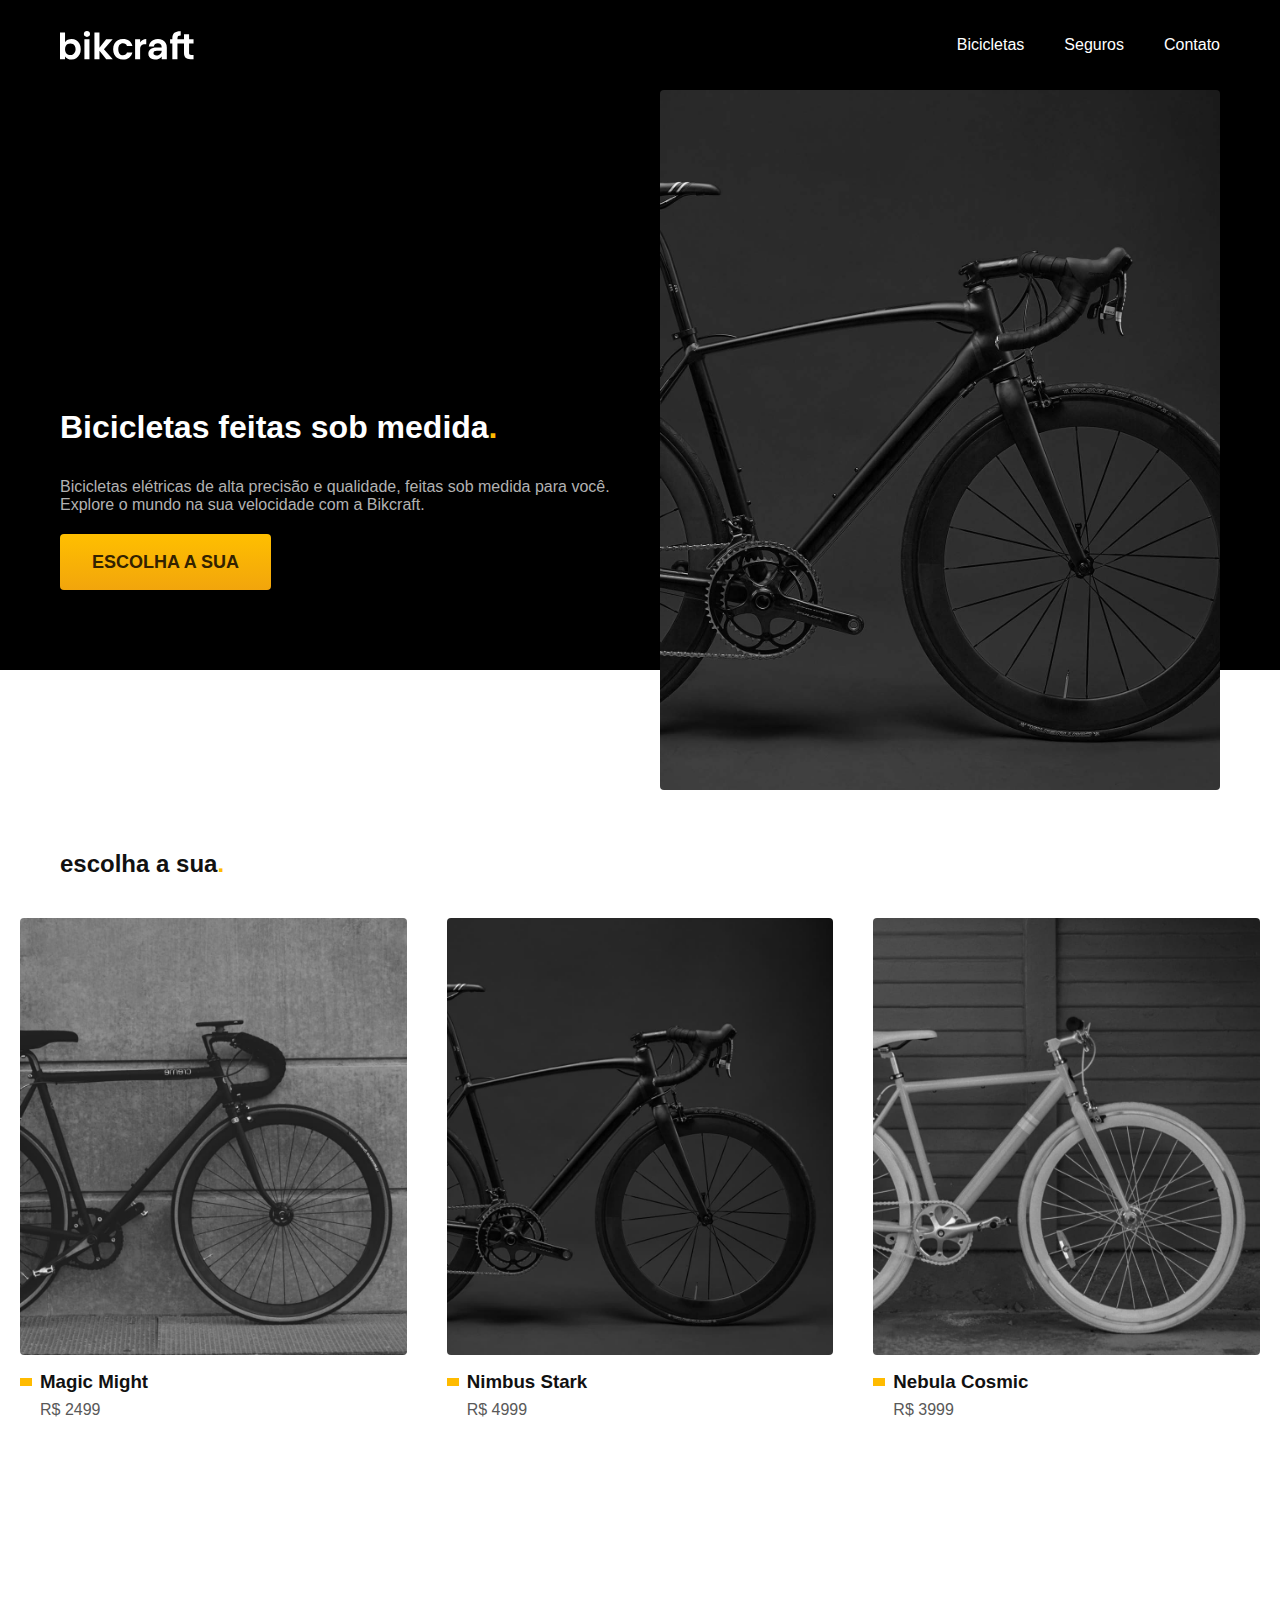
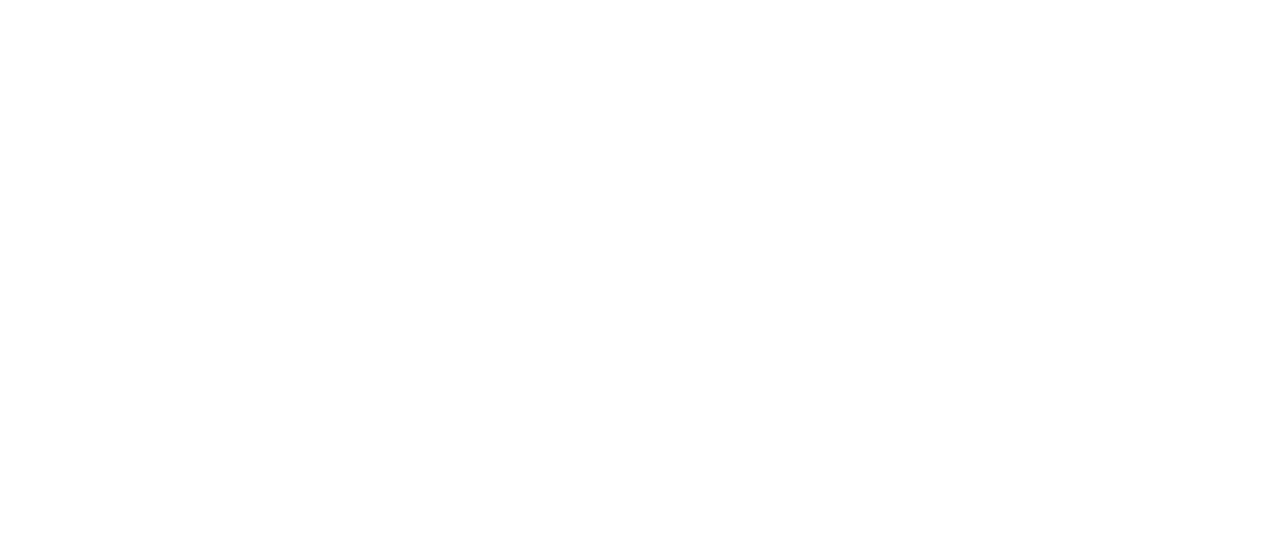
==== index.html @ ce27e547 "Bicicletas Lista 1" ====
<!DOCTYPE html>
<html lang="pt-br">

<head>
    <meta charset="UTF-8">
    <meta name="viewport" content="width=device-width, initial-scale=1.0">

    <title>Bikcraft - Bicicletas Elétricas</title>
    <meta name="description"
        content="Bicicletas elétricas de alta precisão e qualidade,  feitas sob medida para o cliente. Explore o mundo na sua velocidade com a Bikcraft.">

    <link rel="stylesheet" href="./css/style.css">
</head>

<body>
    <header class="header-bg">
        <div class="header">
            <a href="./">
                <img src="./img/bikcraft.svg" alt="Bikcraft">
            </a>

            <nav aria-label="primaria">
                <ul class="header-menu font-1-m cor-0">
                    <li><a href="./bicicletas.html">Bicicletas</a></li>
                    <li><a href="./seguros.html">Seguros</a></li>
                    <li><a href="./contato.html">Contato</a></li>
                </ul>
            </nav>
        </div>
    </header>

    <main class="introducao-bg">
        <div class="introducao">
            <div class="introducao-conteudo">
                <h1 class="font-1-xxl cor-0">Bicicletas feitas sob medida<span class="cor-p1">.</span></h1>
                <p class="font-2-l cor-5">Bicicletas elétricas de alta precisão e qualidade, feitas sob medida para
                    você. Explore o mundo na sua velocidade com a Bikcraft.</p>
                <a class="botao" href="./bicicletas.html">Escolha a sua</a>
            </div>
            <div>
                <img src="./img/fotos/introducao.jpg" alt="Bicicleta elétrica preta.">
            </div>
        </div>
    </main>

    <article class="bicicletas-lista">
        <h2 class="font-1-xxl">escolha a sua<span class="cor-p1">.</span></h2>

        <ul>
            <li>
                <a href="./bicicletas/magic.html">
                    <img src="./img/bicicletas/magic-home.jpg" alt="Bicicleta preta">
                    <h3 class="font-1-xl">Magic Might</h3>
                    <span class="font-2-m cor-8">R$ 2499</span>
                </a>
            </li>
            <li>
                <a href="./bicicletas/nimbus.html">
                    <img src="./img/bicicletas/nimbus-home.jpg" alt="Bicicleta preta">
                    <h3 class="font-1-xl">Nimbus Stark</h3>
                    <span class="font-2-m cor-8">R$ 4999</span>
                </a>
            </li>
            <li>
                <a href="./bicicletas/nebula.html">
                    <img src="./img/bicicletas/nebula-home.jpg" alt="Bicicleta preta">
                    <h3 class="font-1-xl">Nebula Cosmic</h3>
                    <span class="font-2-m cor-8">R$ 3999</span>
                </a>
            </li>
        </ul>
    </article>
</body>

</html>
---- css/style.css ----
@import "./global/global.css";
@import "./utilidades/tipografia.css";
@import "./utilidades/cores.css";

@import "./global/header.css";

/* Utilidades */
@import "./utilidades/componentes.css";

/* Home */
@import "./home/introducao.css";

/* Bicicletas */
@import "./bicicletas/bicicletas-lista.css";
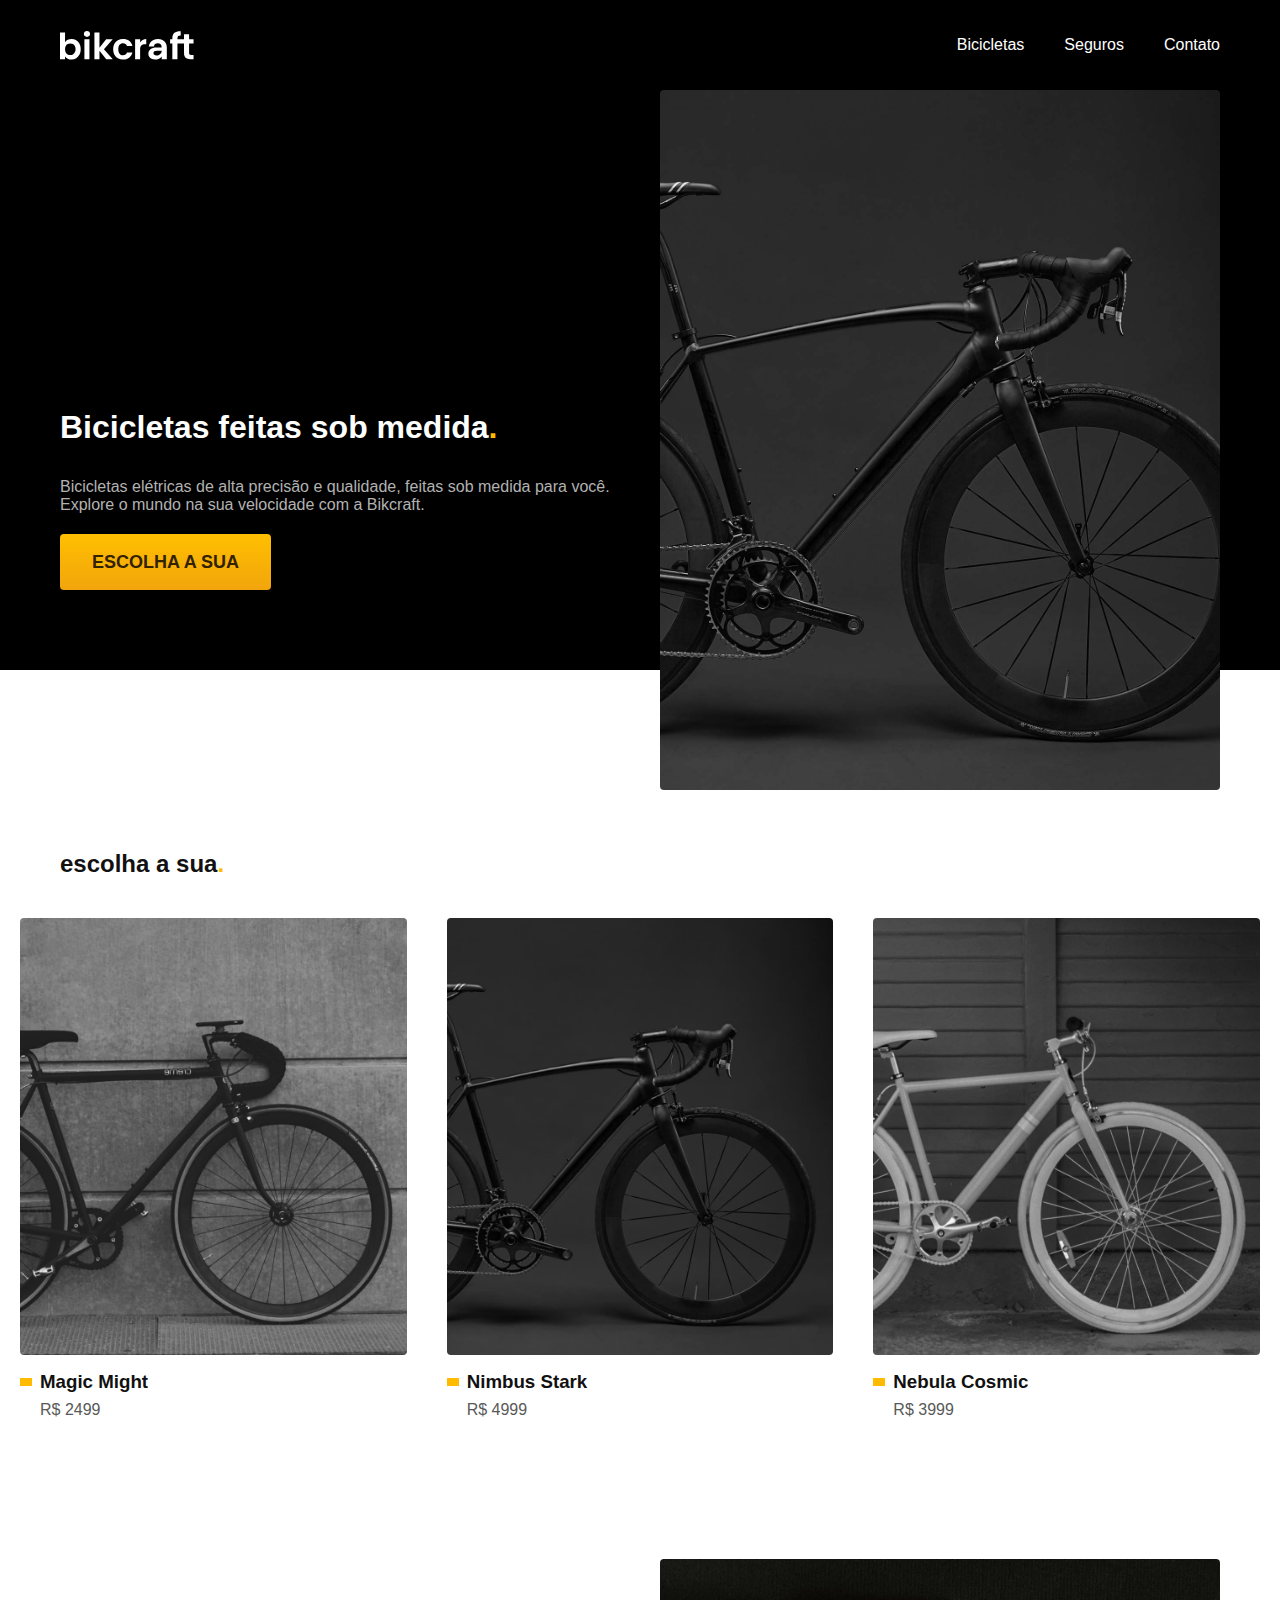
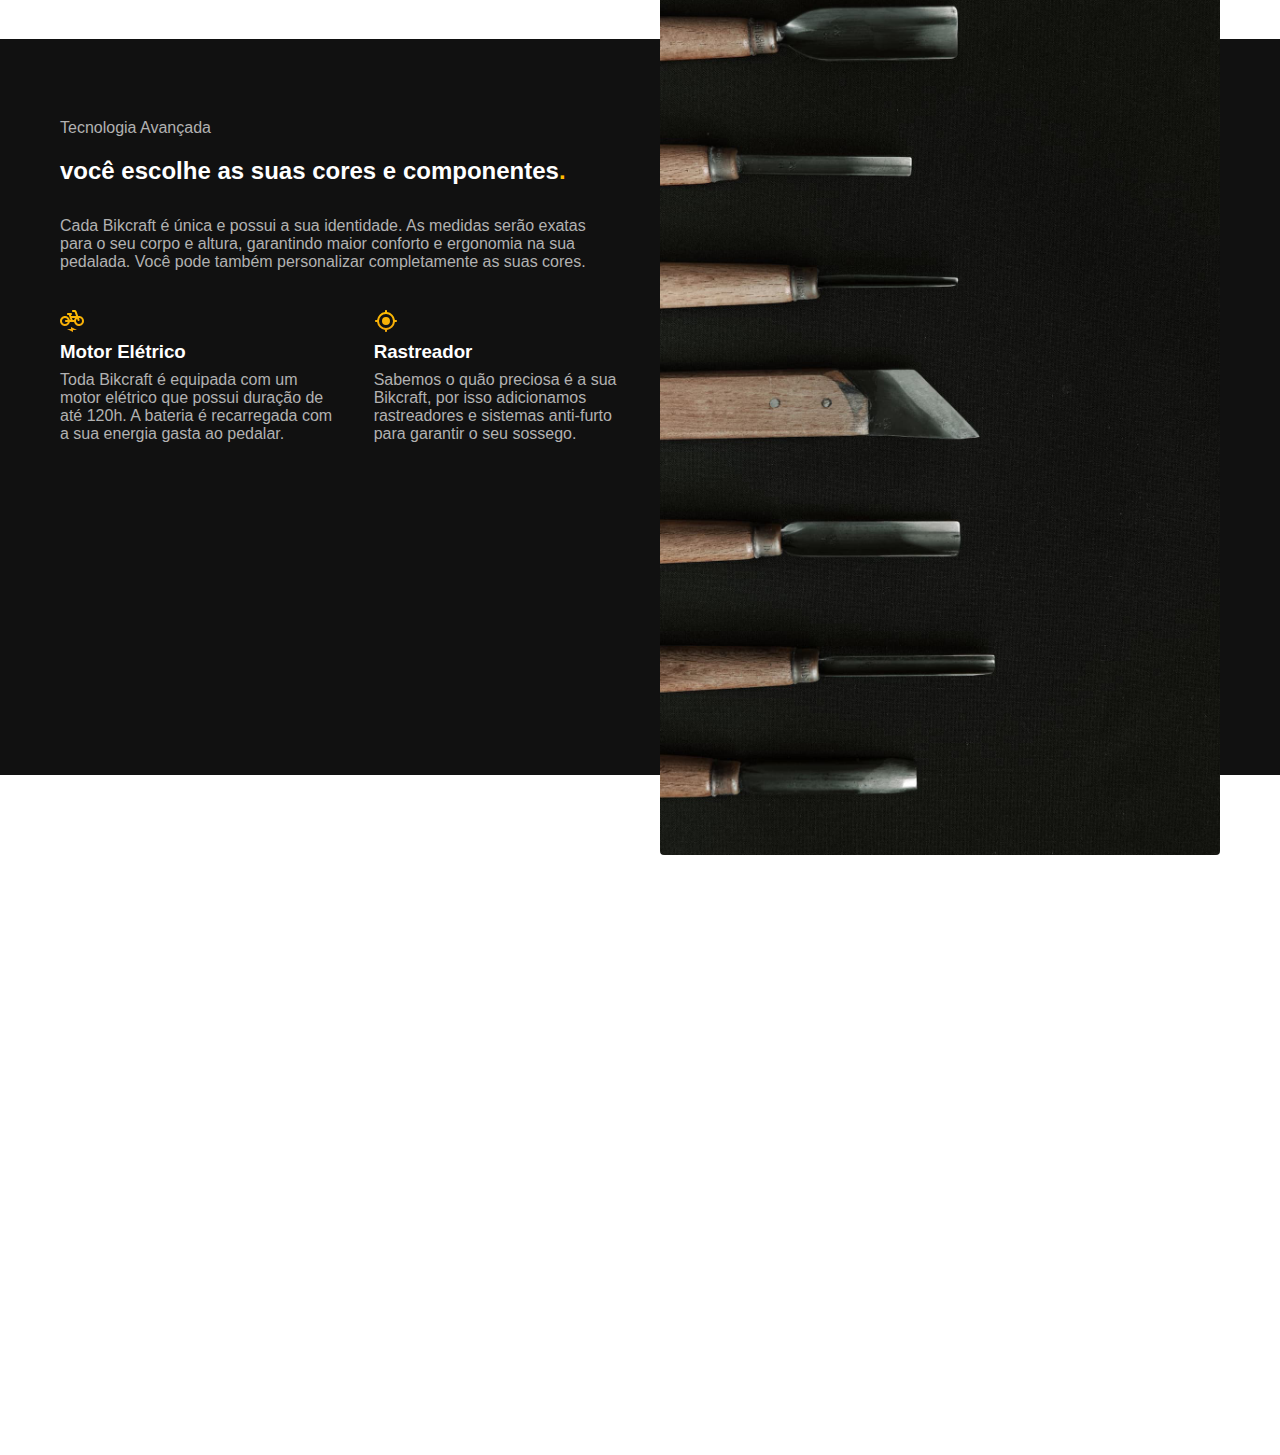
==== commit 4c8dd10e: "tecnologia" ====
--- a/index.html
+++ b/index.html
@@ -2,74 +2,98 @@
 <html lang="pt-br">
 
 <head>
-    <meta charset="UTF-8">
-    <meta name="viewport" content="width=device-width, initial-scale=1.0">
+  <meta charset="UTF-8">
+  <meta name="viewport" content="width=device-width, initial-scale=1.0">
 
-    <title>Bikcraft - Bicicletas Elétricas</title>
-    <meta name="description"
-        content="Bicicletas elétricas de alta precisão e qualidade,  feitas sob medida para o cliente. Explore o mundo na sua velocidade com a Bikcraft.">
+  <title>Bikcraft - Bicicletas Elétricas</title>
+  <meta name="description" content="Bicicletas elétricas de alta precisão e qualidade, feitas sob medida para o cliente. Explore o mundo na sua velocidade com a Bikcraft.">
 
-    <link rel="stylesheet" href="./css/style.css">
+  <link rel="stylesheet" href="./css/style.css">
 </head>
 
 <body>
-    <header class="header-bg">
-        <div class="header">
-            <a href="./">
-                <img src="./img/bikcraft.svg" alt="Bikcraft">
-            </a>
+  <header class="header-bg">
+    <div class="header container">
+      <a href="./">
+        <img src="./img/bikcraft.svg" alt="Bikcraft">
+      </a>
 
-            <nav aria-label="primaria">
-                <ul class="header-menu font-1-m cor-0">
-                    <li><a href="./bicicletas.html">Bicicletas</a></li>
-                    <li><a href="./seguros.html">Seguros</a></li>
-                    <li><a href="./contato.html">Contato</a></li>
-                </ul>
-            </nav>
+      <nav aria-label="primaria">
+        <ul class="header-menu font-1-m cor-0">
+          <li><a href="./bicicletas.html">Bicicletas</a></li>
+          <li><a href="./seguros.html">Seguros</a></li>
+          <li><a href="./contato.html">Contato</a></li>
+        </ul>
+      </nav>
+    </div>
+  </header>
+
+  <main class="introducao-bg">
+    <div class="introducao container">
+      <div class="introducao-conteudo">
+        <h1 class="font-1-xxl cor-0">Bicicletas feitas sob medida<span class="cor-p1">.</span></h1>
+        <p class="font-2-l cor-5">Bicicletas elétricas de alta precisão e qualidade, feitas sob medida para você. Explore o mundo na sua velocidade com a Bikcraft.</p>
+        <a class="botao" href="./bicicletas.html">Escolha a sua</a>
+      </div>
+      <div>
+        <img src="./img/fotos/introducao.jpg" alt="Bicicleta elétrica preta.">
+      </div>
+    </div>
+  </main>
+
+  <article class="bicicletas-lista">
+    <h2 class="container font-1-xxl">escolha a sua<span class="cor-p1">.</span></h2>
+
+    <ul>
+      <li>
+        <a href="./bicicletas/magic.html">
+          <img src="./img/bicicletas/magic-home.jpg" alt="Bicicleta preta">
+          <h3 class="font-1-xl">Magic Might</h3>
+          <span class="font-2-m cor-8">R$ 2499</span>
+        </a>
+      </li>
+      <li>
+        <a href="./bicicletas/nimbus.html">
+          <img src="./img/bicicletas/nimbus-home.jpg" alt="Bicicleta preta">
+          <h3 class="font-1-xl">Nimbus Stark</h3>
+          <span class="font-2-m cor-8">R$ 4999</span>
+        </a>
+      </li>
+      <li>
+        <a href="./bicicletas/nebula.html">
+          <img src="./img/bicicletas/nebula-home.jpg" alt="Bicicleta preta">
+          <h3 class="font-1-xl">Nebula Cosmic</h3>
+          <span class="font-2-m cor-8">R$ 3999</span>
+        </a>
+      </li>
+    </ul>
+  </article>
+
+  <article class="tecnologia-bg">
+    <div class="tecnologia container">
+      <div class="tecnologia-conteudo">
+        <span class="font-2-l-b cor-5">Tecnologia Avançada</span>
+        <h2 class="font-1-xxl cor-0">você escolhe as suas cores e componentes<span class="cor-p1">.</span></h2>
+        <p class="font-2-l cor-5">Cada Bikcraft é única e possui a sua identidade. As medidas serão exatas para o seu corpo e altura, garantindo maior conforto e ergonomia na sua pedalada. Você pode também personalizar completamente as suas cores.</p>
+        <a class="link" href="./bicicletas.html">Escolha um modelo</a>
+        <div class="tecnologia-vantagens">
+          <div>
+            <img src="./img/icones/eletrica.svg" alt="">
+            <h3 class="font-1-m cor-0">Motor Elétrico</h3>
+            <p class="font-2-s cor-5">Toda Bikcraft é equipada com um motor elétrico que possui duração de até 120h. A bateria é recarregada com a sua energia gasta ao pedalar.</p>
+          </div>
+          <div>
+            <img src="./img/icones/rastreador.svg" alt="">
+            <h3 class="font-1-m cor-0">Rastreador</h3>
+            <p class="font-2-s cor-5">Sabemos o quão preciosa é a sua Bikcraft, por isso adicionamos rastreadores e sistemas anti-furto para garantir o seu sossego.</p>
+          </div>
         </div>
-    </header>
-
-    <main class="introducao-bg">
-        <div class="introducao">
-            <div class="introducao-conteudo">
-                <h1 class="font-1-xxl cor-0">Bicicletas feitas sob medida<span class="cor-p1">.</span></h1>
-                <p class="font-2-l cor-5">Bicicletas elétricas de alta precisão e qualidade, feitas sob medida para
-                    você. Explore o mundo na sua velocidade com a Bikcraft.</p>
-                <a class="botao" href="./bicicletas.html">Escolha a sua</a>
-            </div>
-            <div>
-                <img src="./img/fotos/introducao.jpg" alt="Bicicleta elétrica preta.">
-            </div>
-        </div>
-    </main>
-
-    <article class="bicicletas-lista">
-        <h2 class="font-1-xxl">escolha a sua<span class="cor-p1">.</span></h2>
-
-        <ul>
-            <li>
-                <a href="./bicicletas/magic.html">
-                    <img src="./img/bicicletas/magic-home.jpg" alt="Bicicleta preta">
-                    <h3 class="font-1-xl">Magic Might</h3>
-                    <span class="font-2-m cor-8">R$ 2499</span>
-                </a>
-            </li>
-            <li>
-                <a href="./bicicletas/nimbus.html">
-                    <img src="./img/bicicletas/nimbus-home.jpg" alt="Bicicleta preta">
-                    <h3 class="font-1-xl">Nimbus Stark</h3>
-                    <span class="font-2-m cor-8">R$ 4999</span>
-                </a>
-            </li>
-            <li>
-                <a href="./bicicletas/nebula.html">
-                    <img src="./img/bicicletas/nebula-home.jpg" alt="Bicicleta preta">
-                    <h3 class="font-1-xl">Nebula Cosmic</h3>
-                    <span class="font-2-m cor-8">R$ 3999</span>
-                </a>
-            </li>
-        </ul>
-    </article>
+      </div>
+      <div class="tecnologia-imagem">
+        <img src="./img/fotos/tecnologia.jpg" alt="">
+      </div>
+    </div>
+  </article>
 </body>
 
 </html>--- a/css/style.css
+++ b/css/style.css
@@ -9,6 +9,7 @@
 
 /* Home */
 @import "./home/introducao.css";
+@import "./home/tecnologia.css";
 
 /* Bicicletas */
 @import "./bicicletas/bicicletas-lista.css";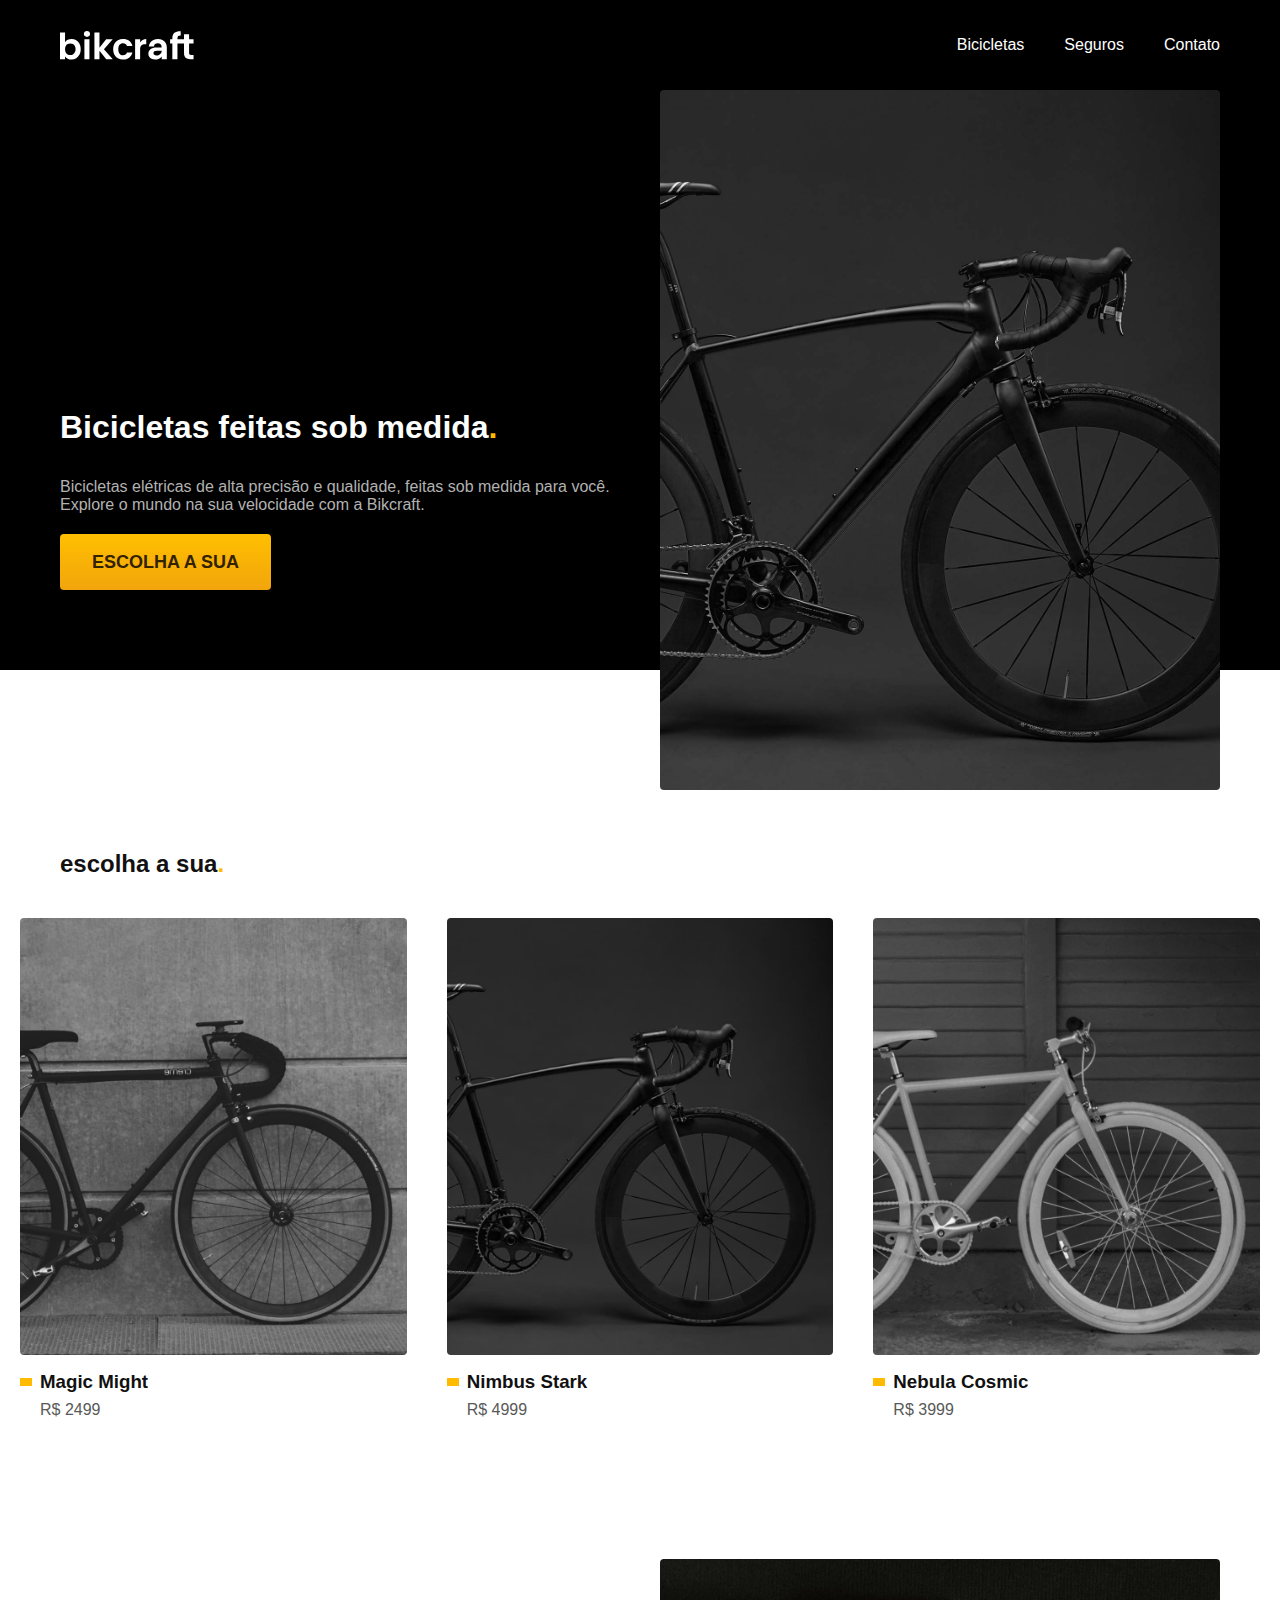
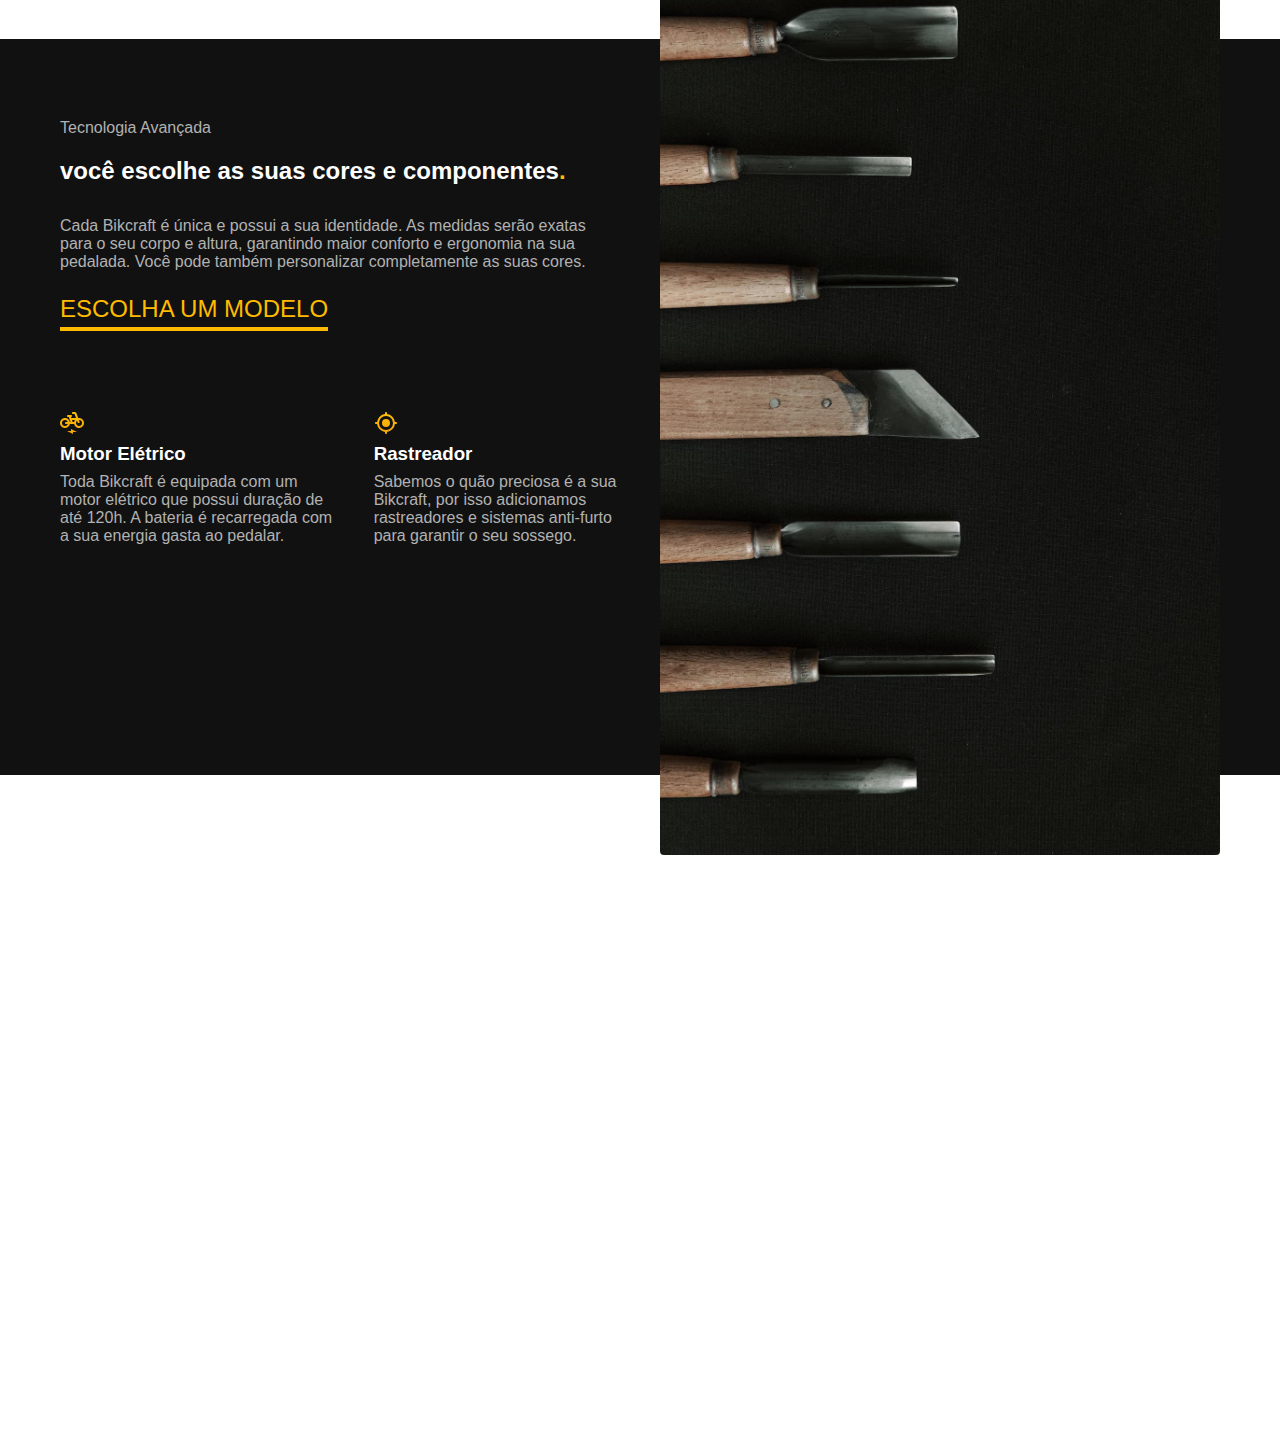
==== commit 81964015: "tec 2" ====
--- a/index.html
+++ b/index.html
@@ -6,7 +6,8 @@
   <meta name="viewport" content="width=device-width, initial-scale=1.0">
 
   <title>Bikcraft - Bicicletas Elétricas</title>
-  <meta name="description" content="Bicicletas elétricas de alta precisão e qualidade, feitas sob medida para o cliente. Explore o mundo na sua velocidade com a Bikcraft.">
+  <meta name="description"
+    content="Bicicletas elétricas de alta precisão e qualidade, feitas sob medida para o cliente. Explore o mundo na sua velocidade com a Bikcraft.">
 
   <link rel="stylesheet" href="./css/style.css">
 </head>
@@ -32,7 +33,8 @@
     <div class="introducao container">
       <div class="introducao-conteudo">
         <h1 class="font-1-xxl cor-0">Bicicletas feitas sob medida<span class="cor-p1">.</span></h1>
-        <p class="font-2-l cor-5">Bicicletas elétricas de alta precisão e qualidade, feitas sob medida para você. Explore o mundo na sua velocidade com a Bikcraft.</p>
+        <p class="font-2-l cor-5">Bicicletas elétricas de alta precisão e qualidade, feitas sob medida para você.
+          Explore o mundo na sua velocidade com a Bikcraft.</p>
         <a class="botao" href="./bicicletas.html">Escolha a sua</a>
       </div>
       <div>
@@ -74,18 +76,22 @@
       <div class="tecnologia-conteudo">
         <span class="font-2-l-b cor-5">Tecnologia Avançada</span>
         <h2 class="font-1-xxl cor-0">você escolhe as suas cores e componentes<span class="cor-p1">.</span></h2>
-        <p class="font-2-l cor-5">Cada Bikcraft é única e possui a sua identidade. As medidas serão exatas para o seu corpo e altura, garantindo maior conforto e ergonomia na sua pedalada. Você pode também personalizar completamente as suas cores.</p>
+        <p class="font-2-l cor-5">Cada Bikcraft é única e possui a sua identidade. As medidas serão exatas para o seu
+          corpo e altura, garantindo maior conforto e ergonomia na sua pedalada. Você pode também personalizar
+          completamente as suas cores.</p>
         <a class="link" href="./bicicletas.html">Escolha um modelo</a>
         <div class="tecnologia-vantagens">
           <div>
             <img src="./img/icones/eletrica.svg" alt="">
             <h3 class="font-1-m cor-0">Motor Elétrico</h3>
-            <p class="font-2-s cor-5">Toda Bikcraft é equipada com um motor elétrico que possui duração de até 120h. A bateria é recarregada com a sua energia gasta ao pedalar.</p>
+            <p class="font-2-s cor-5">Toda Bikcraft é equipada com um motor elétrico que possui duração de até 120h. A
+              bateria é recarregada com a sua energia gasta ao pedalar.</p>
           </div>
           <div>
             <img src="./img/icones/rastreador.svg" alt="">
             <h3 class="font-1-m cor-0">Rastreador</h3>
-            <p class="font-2-s cor-5">Sabemos o quão preciosa é a sua Bikcraft, por isso adicionamos rastreadores e sistemas anti-furto para garantir o seu sossego.</p>
+            <p class="font-2-s cor-5">Sabemos o quão preciosa é a sua Bikcraft, por isso adicionamos rastreadores e
+              sistemas anti-furto para garantir o seu sossego.</p>
           </div>
         </div>
       </div>
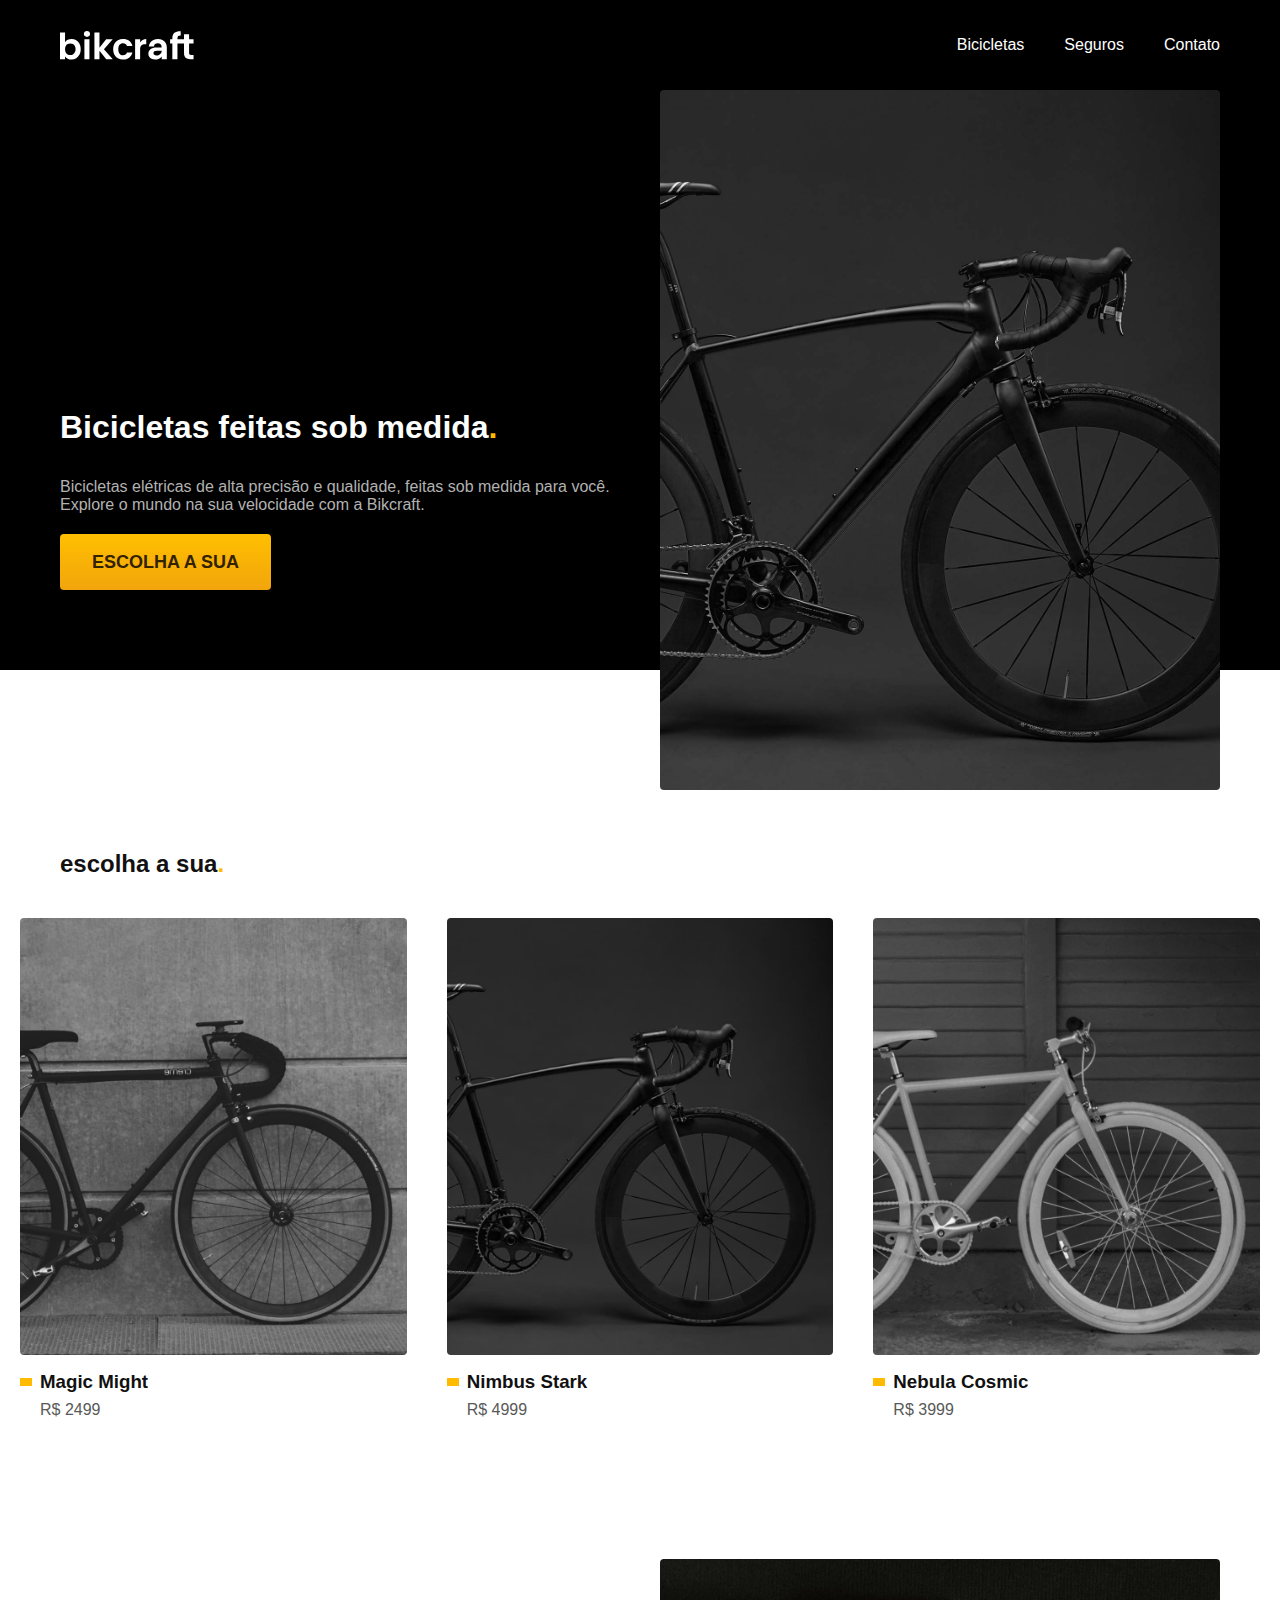
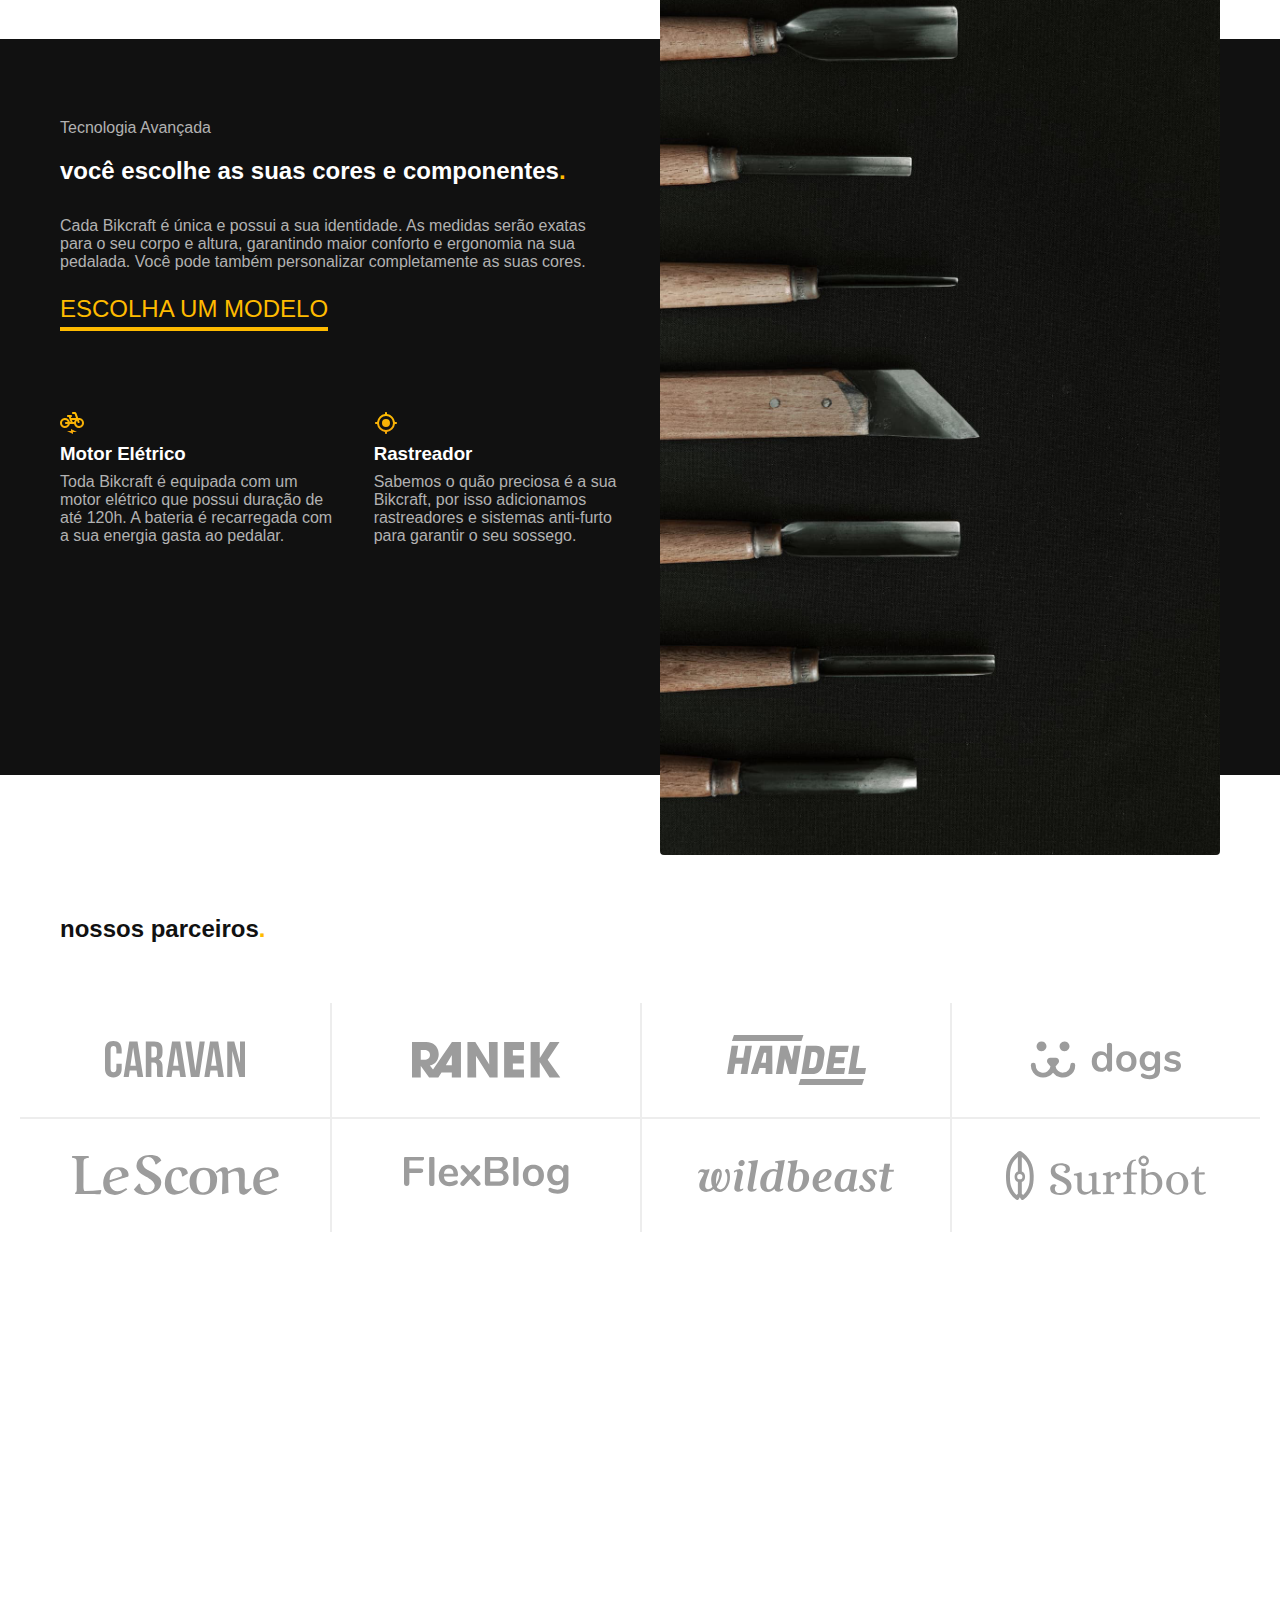
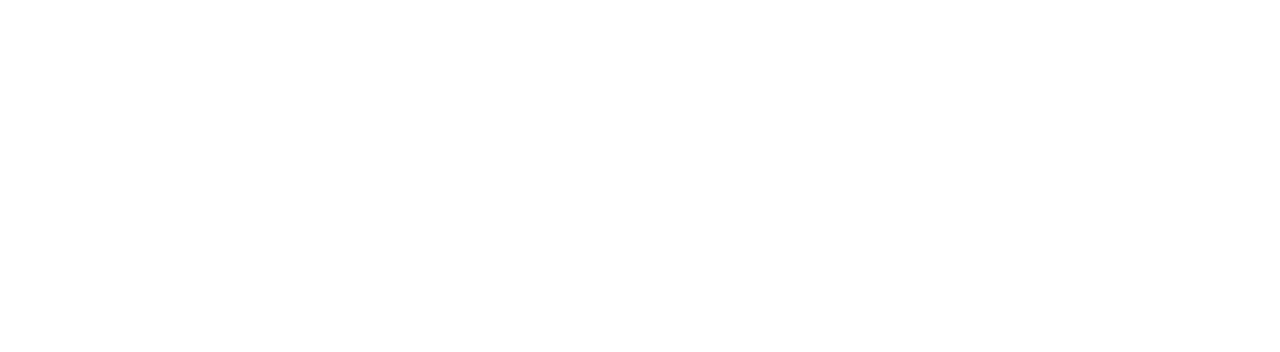
==== commit ac9f7bac: "parceiros 1" ====
--- a/index.html
+++ b/index.html
@@ -100,6 +100,21 @@
       </div>
     </div>
   </article>
+
+  <section class="parceiros" aria-lavel="Nosso Parceiros">
+    <h2 class="container font-1-xxl">nossos parceiros<span class="cor-p1">.</span></h2>
+
+    <ul>
+      <li><img src="./img/parceiros/caravan.svg" alt="caravan"></li>
+      <li><img src="./img/parceiros/ranek.svg" alt="caravan"></li>
+      <li><img src="./img/parceiros/handel.svg" alt="handel"></li>
+      <li><img src="./img/parceiros/dogs.svg" alt="dogs"></li>
+      <li><img src="./img/parceiros/lescone.svg" alt="lescone"></li>
+      <li><img src="./img/parceiros/flexblog.svg" alt="flexblog"></li>
+      <li><img src="./img/parceiros/wildbeast.svg" alt="wildbeast"></li>
+      <li><img src="./img/parceiros/surfbot.svg" alt="surfbot"></li>
+    </ul>
+  </section>
 </body>
 
 </html>--- a/css/style.css
+++ b/css/style.css
@@ -10,6 +10,7 @@
 /* Home */
 @import "./home/introducao.css";
 @import "./home/tecnologia.css";
+@import "./home/parceiros.css";
 
 /* Bicicletas */
 @import "./bicicletas/bicicletas-lista.css";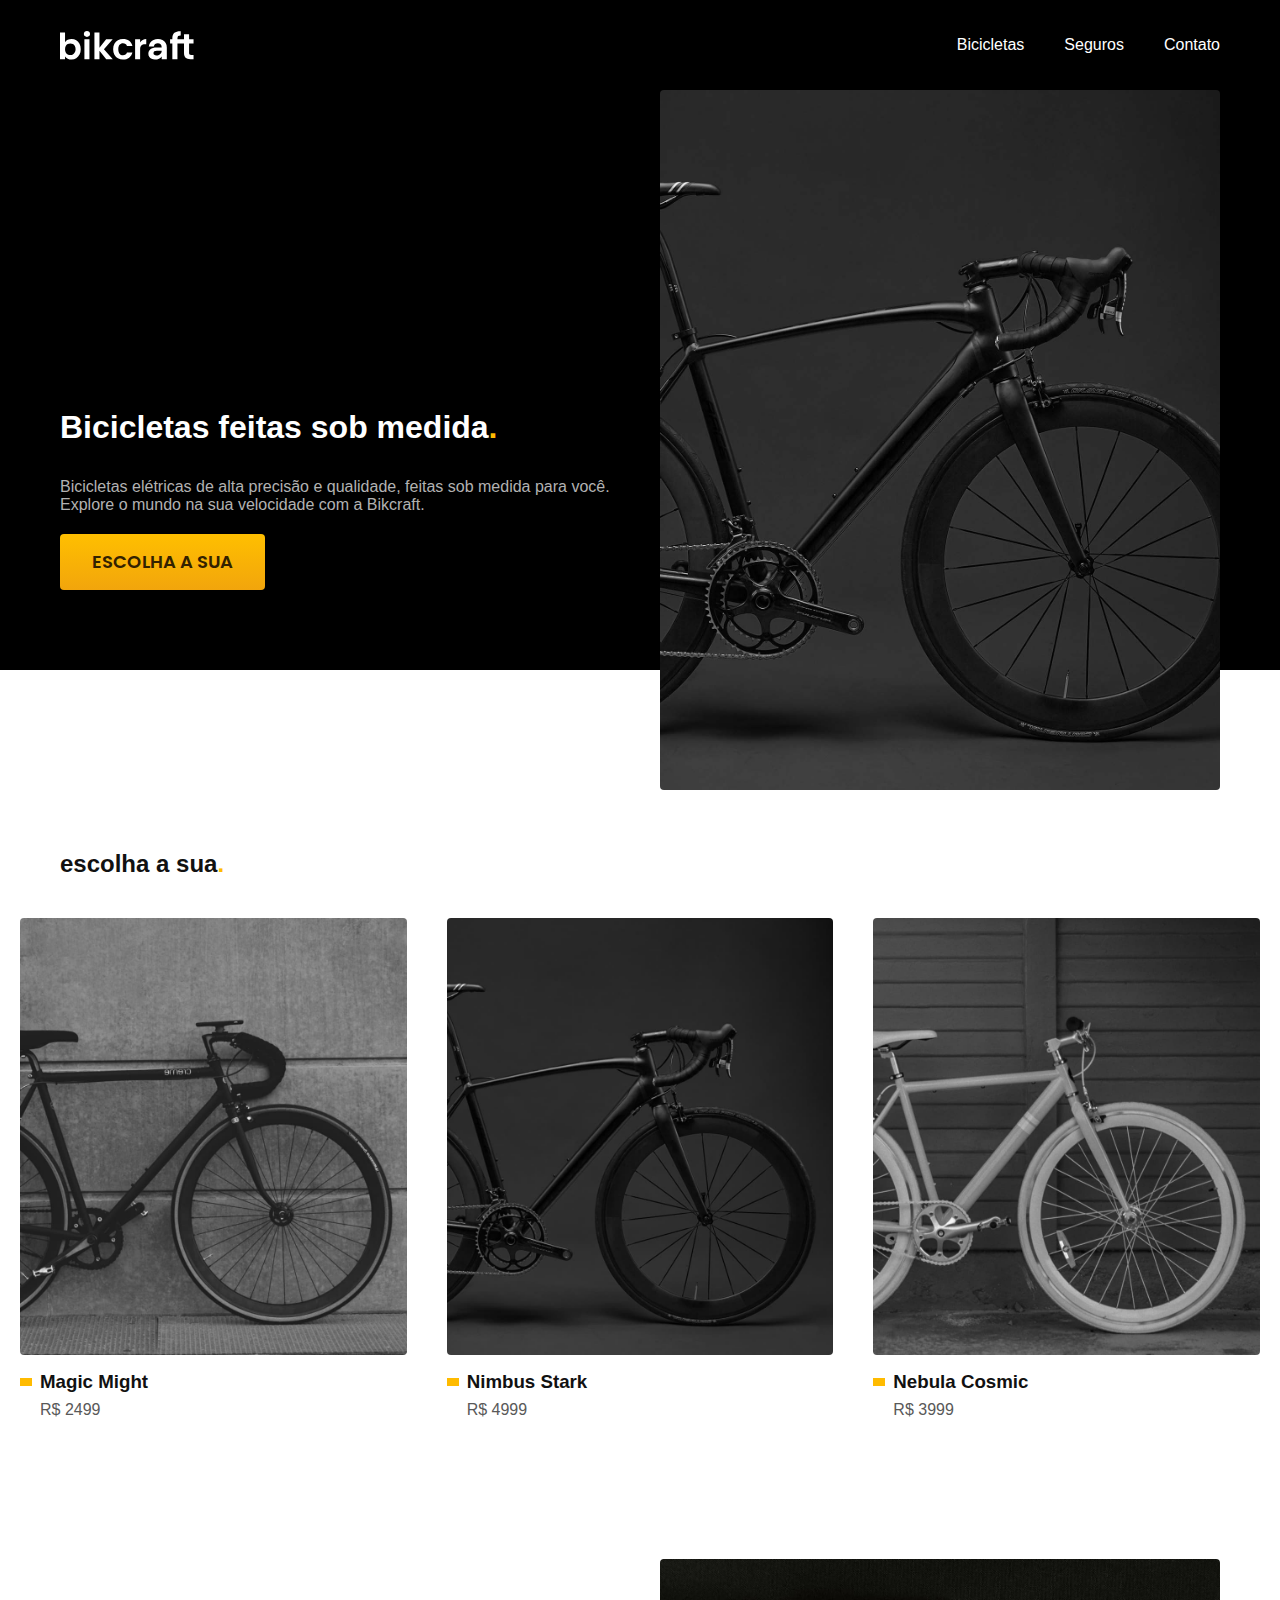
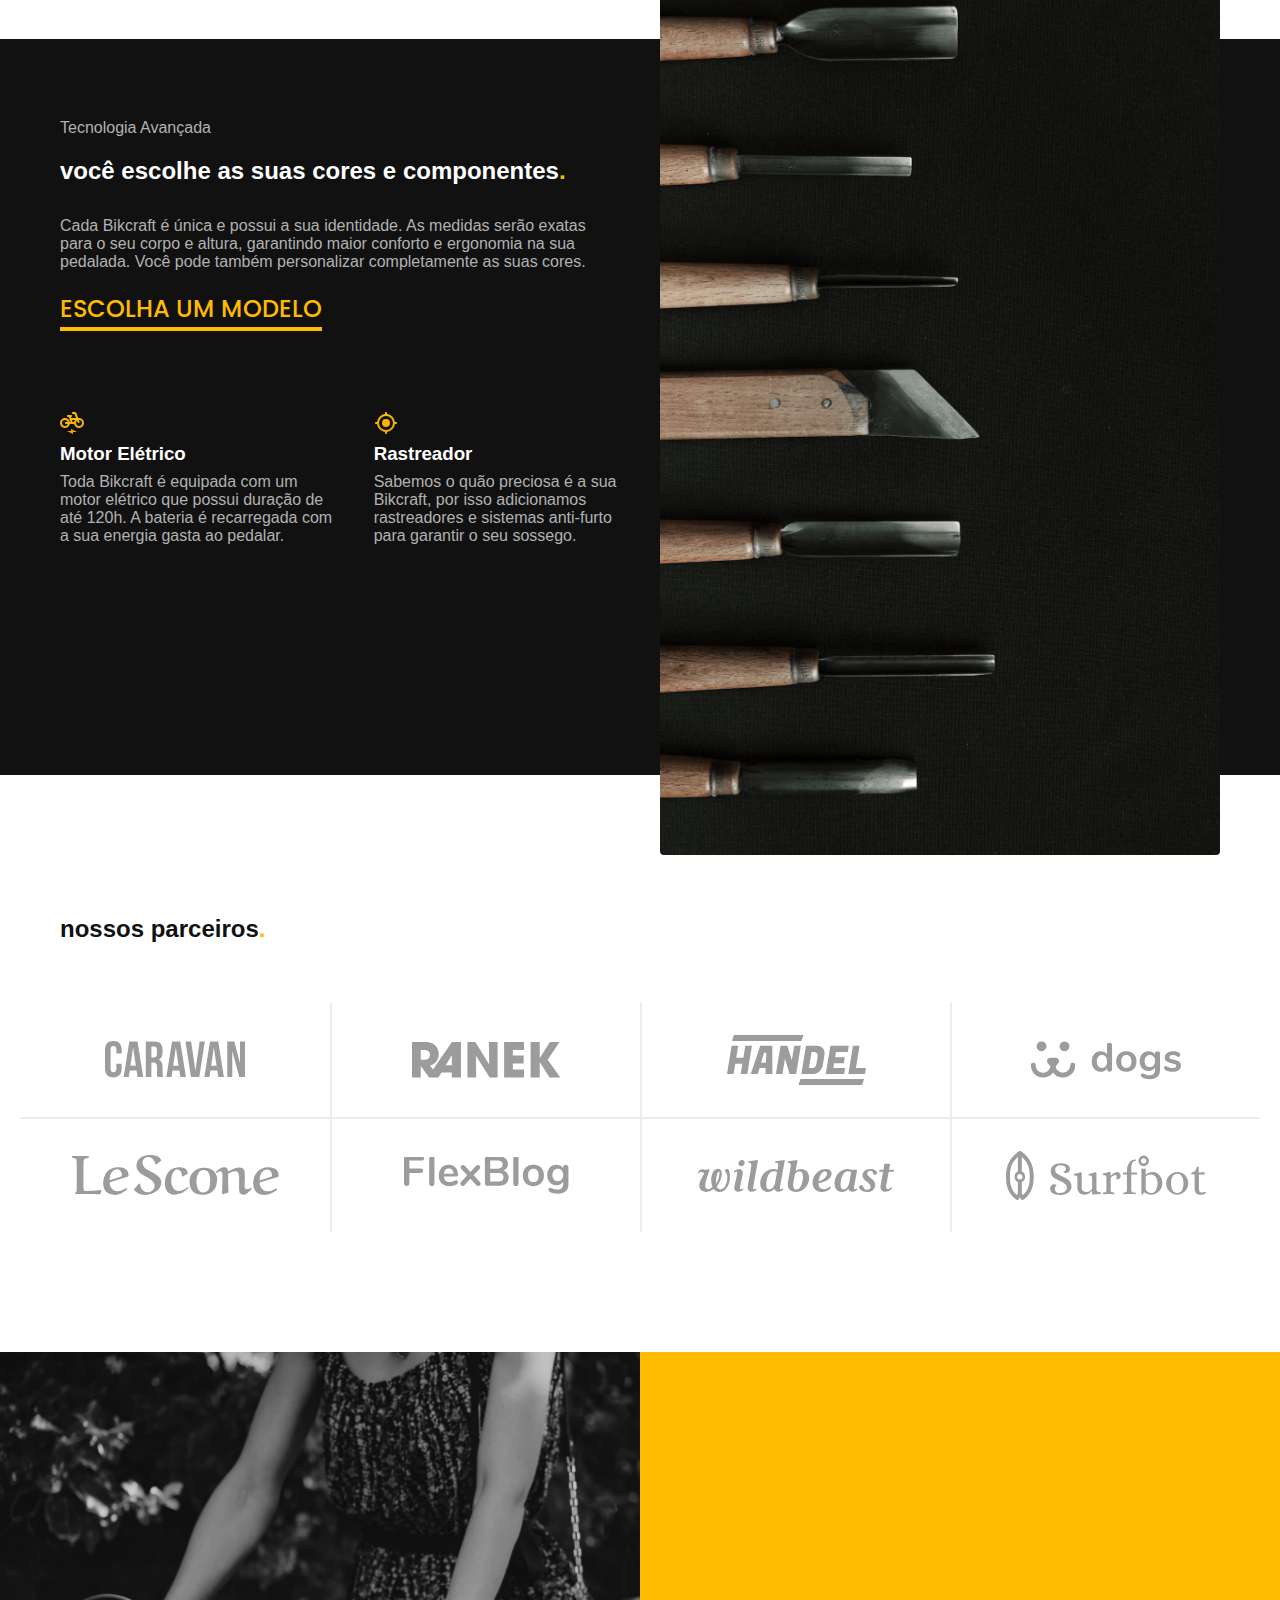
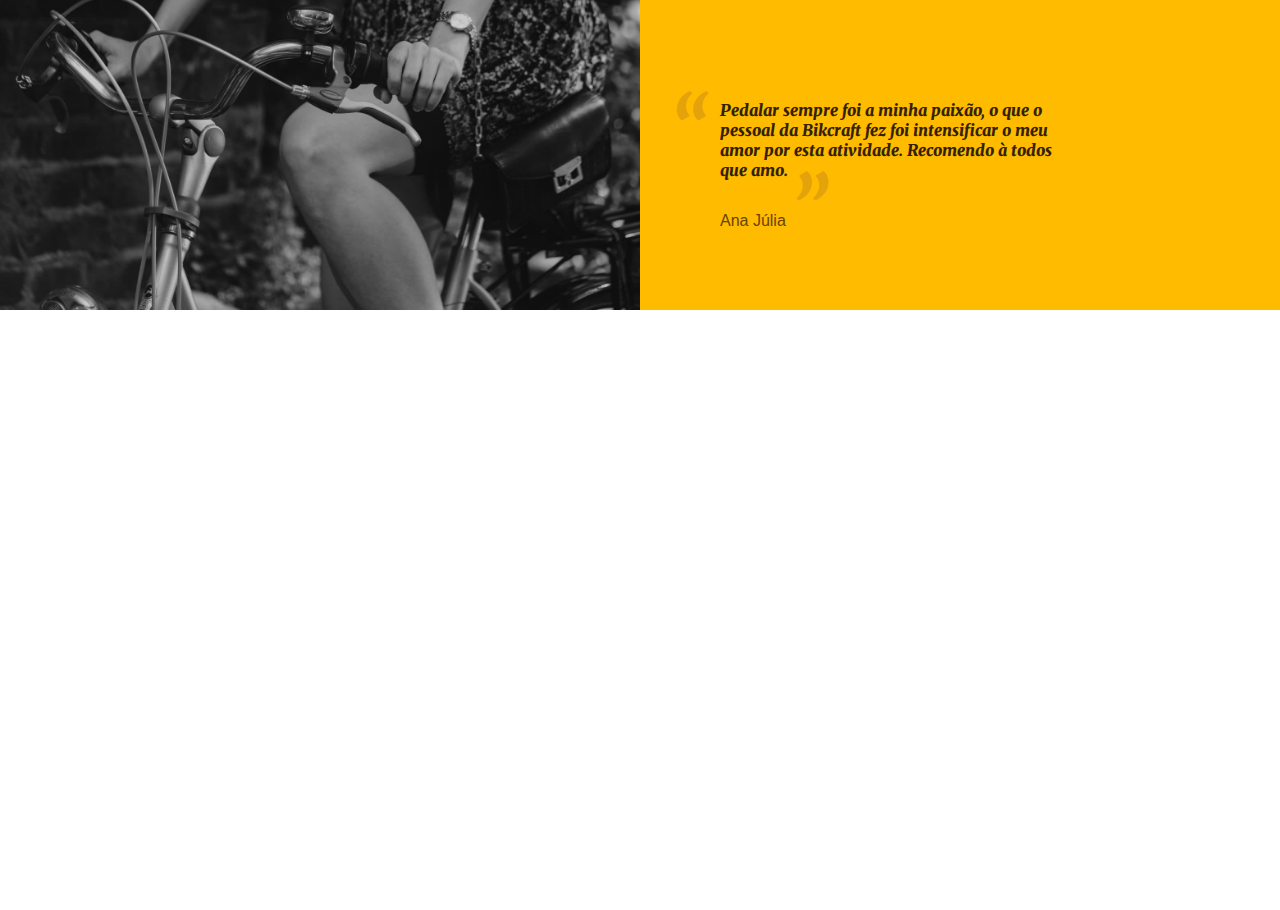
==== commit fff9a64e: "depoimento" ====
--- a/index.html
+++ b/index.html
@@ -6,10 +6,13 @@
   <meta name="viewport" content="width=device-width, initial-scale=1.0">
 
   <title>Bikcraft - Bicicletas Elétricas</title>
-  <meta name="description"
-    content="Bicicletas elétricas de alta precisão e qualidade, feitas sob medida para o cliente. Explore o mundo na sua velocidade com a Bikcraft.">
+  <meta name="description" content="Bicicletas elétricas de alta precisão e qualidade, feitas sob medida para o cliente. Explore o mundo na sua velocidade com a Bikcraft.">
 
   <link rel="stylesheet" href="./css/style.css">
+
+  <link rel="preconnect" href="https://fonts.googleapis.com">
+  <link rel="preconnect" href="https://fonts.gstatic.com" crossorigin>
+  <link href="https://fonts.googleapis.com/css2?family=Merriweather:ital,wght@1,900&family=Poppins:wght@400;600&family=Roboto:wght@500&display=swap" rel="stylesheet">
 </head>
 
 <body>
@@ -33,8 +36,7 @@
     <div class="introducao container">
       <div class="introducao-conteudo">
         <h1 class="font-1-xxl cor-0">Bicicletas feitas sob medida<span class="cor-p1">.</span></h1>
-        <p class="font-2-l cor-5">Bicicletas elétricas de alta precisão e qualidade, feitas sob medida para você.
-          Explore o mundo na sua velocidade com a Bikcraft.</p>
+        <p class="font-2-l cor-5">Bicicletas elétricas de alta precisão e qualidade, feitas sob medida para você. Explore o mundo na sua velocidade com a Bikcraft.</p>
         <a class="botao" href="./bicicletas.html">Escolha a sua</a>
       </div>
       <div>
@@ -76,22 +78,18 @@
       <div class="tecnologia-conteudo">
         <span class="font-2-l-b cor-5">Tecnologia Avançada</span>
         <h2 class="font-1-xxl cor-0">você escolhe as suas cores e componentes<span class="cor-p1">.</span></h2>
-        <p class="font-2-l cor-5">Cada Bikcraft é única e possui a sua identidade. As medidas serão exatas para o seu
-          corpo e altura, garantindo maior conforto e ergonomia na sua pedalada. Você pode também personalizar
-          completamente as suas cores.</p>
+        <p class="font-2-l cor-5">Cada Bikcraft é única e possui a sua identidade. As medidas serão exatas para o seu corpo e altura, garantindo maior conforto e ergonomia na sua pedalada. Você pode também personalizar completamente as suas cores.</p>
         <a class="link" href="./bicicletas.html">Escolha um modelo</a>
         <div class="tecnologia-vantagens">
           <div>
             <img src="./img/icones/eletrica.svg" alt="">
             <h3 class="font-1-m cor-0">Motor Elétrico</h3>
-            <p class="font-2-s cor-5">Toda Bikcraft é equipada com um motor elétrico que possui duração de até 120h. A
-              bateria é recarregada com a sua energia gasta ao pedalar.</p>
+            <p class="font-2-s cor-5">Toda Bikcraft é equipada com um motor elétrico que possui duração de até 120h. A bateria é recarregada com a sua energia gasta ao pedalar.</p>
           </div>
           <div>
             <img src="./img/icones/rastreador.svg" alt="">
             <h3 class="font-1-m cor-0">Rastreador</h3>
-            <p class="font-2-s cor-5">Sabemos o quão preciosa é a sua Bikcraft, por isso adicionamos rastreadores e
-              sistemas anti-furto para garantir o seu sossego.</p>
+            <p class="font-2-s cor-5">Sabemos o quão preciosa é a sua Bikcraft, por isso adicionamos rastreadores e sistemas anti-furto para garantir o seu sossego.</p>
           </div>
         </div>
       </div>
@@ -101,12 +99,12 @@
     </div>
   </article>
 
-  <section class="parceiros" aria-lavel="Nosso Parceiros">
+  <section class="parceiros" aria-label="Nossos Parceiros">
     <h2 class="container font-1-xxl">nossos parceiros<span class="cor-p1">.</span></h2>
 
     <ul>
       <li><img src="./img/parceiros/caravan.svg" alt="caravan"></li>
-      <li><img src="./img/parceiros/ranek.svg" alt="caravan"></li>
+      <li><img src="./img/parceiros/ranek.svg" alt="ranek"></li>
       <li><img src="./img/parceiros/handel.svg" alt="handel"></li>
       <li><img src="./img/parceiros/dogs.svg" alt="dogs"></li>
       <li><img src="./img/parceiros/lescone.svg" alt="lescone"></li>
@@ -115,6 +113,18 @@
       <li><img src="./img/parceiros/surfbot.svg" alt="surfbot"></li>
     </ul>
   </section>
+
+  <section class="depoimento" aria-label="Depoimento">
+    <div>
+      <img src="./img/fotos/depoimento.jpg" alt="Pessoa pedalando uma bicicleta Bikcraft">
+    </div>
+    <div class="depoimento-conteudo">
+      <blockquote class="font-1-xl cor-p5">
+        <p>Pedalar sempre foi a minha paixão, o que o pessoal da Bikcraft fez foi intensificar o meu amor por esta atividade. Recomendo à todos que amo.</p>
+      </blockquote>
+      <span class="font-1-m-b cor-p4">Ana Júlia</span>
+    </div>
+  </section>
 </body>
 
 </html>--- a/css/style.css
+++ b/css/style.css
@@ -11,6 +11,7 @@
 @import "./home/introducao.css";
 @import "./home/tecnologia.css";
 @import "./home/parceiros.css";
+@import "./home/depoimento.css";
 
 /* Bicicletas */
 @import "./bicicletas/bicicletas-lista.css";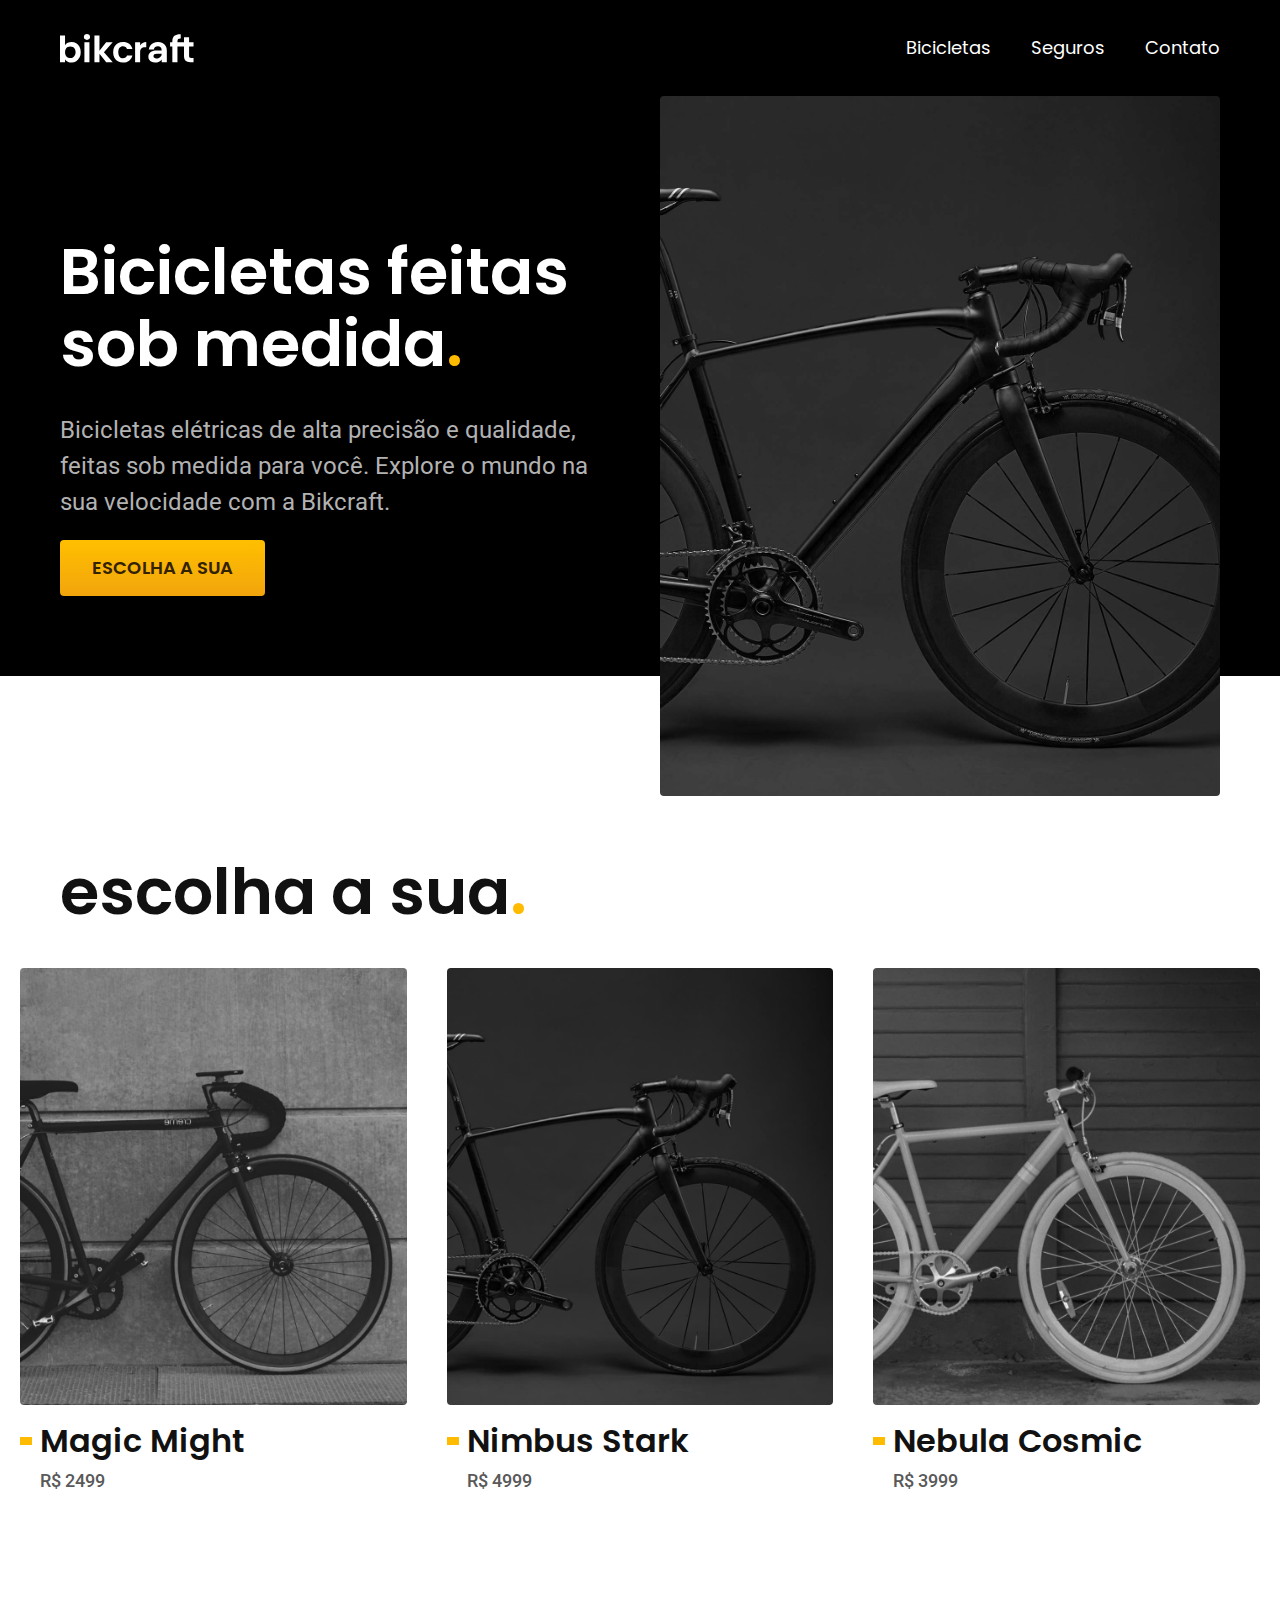
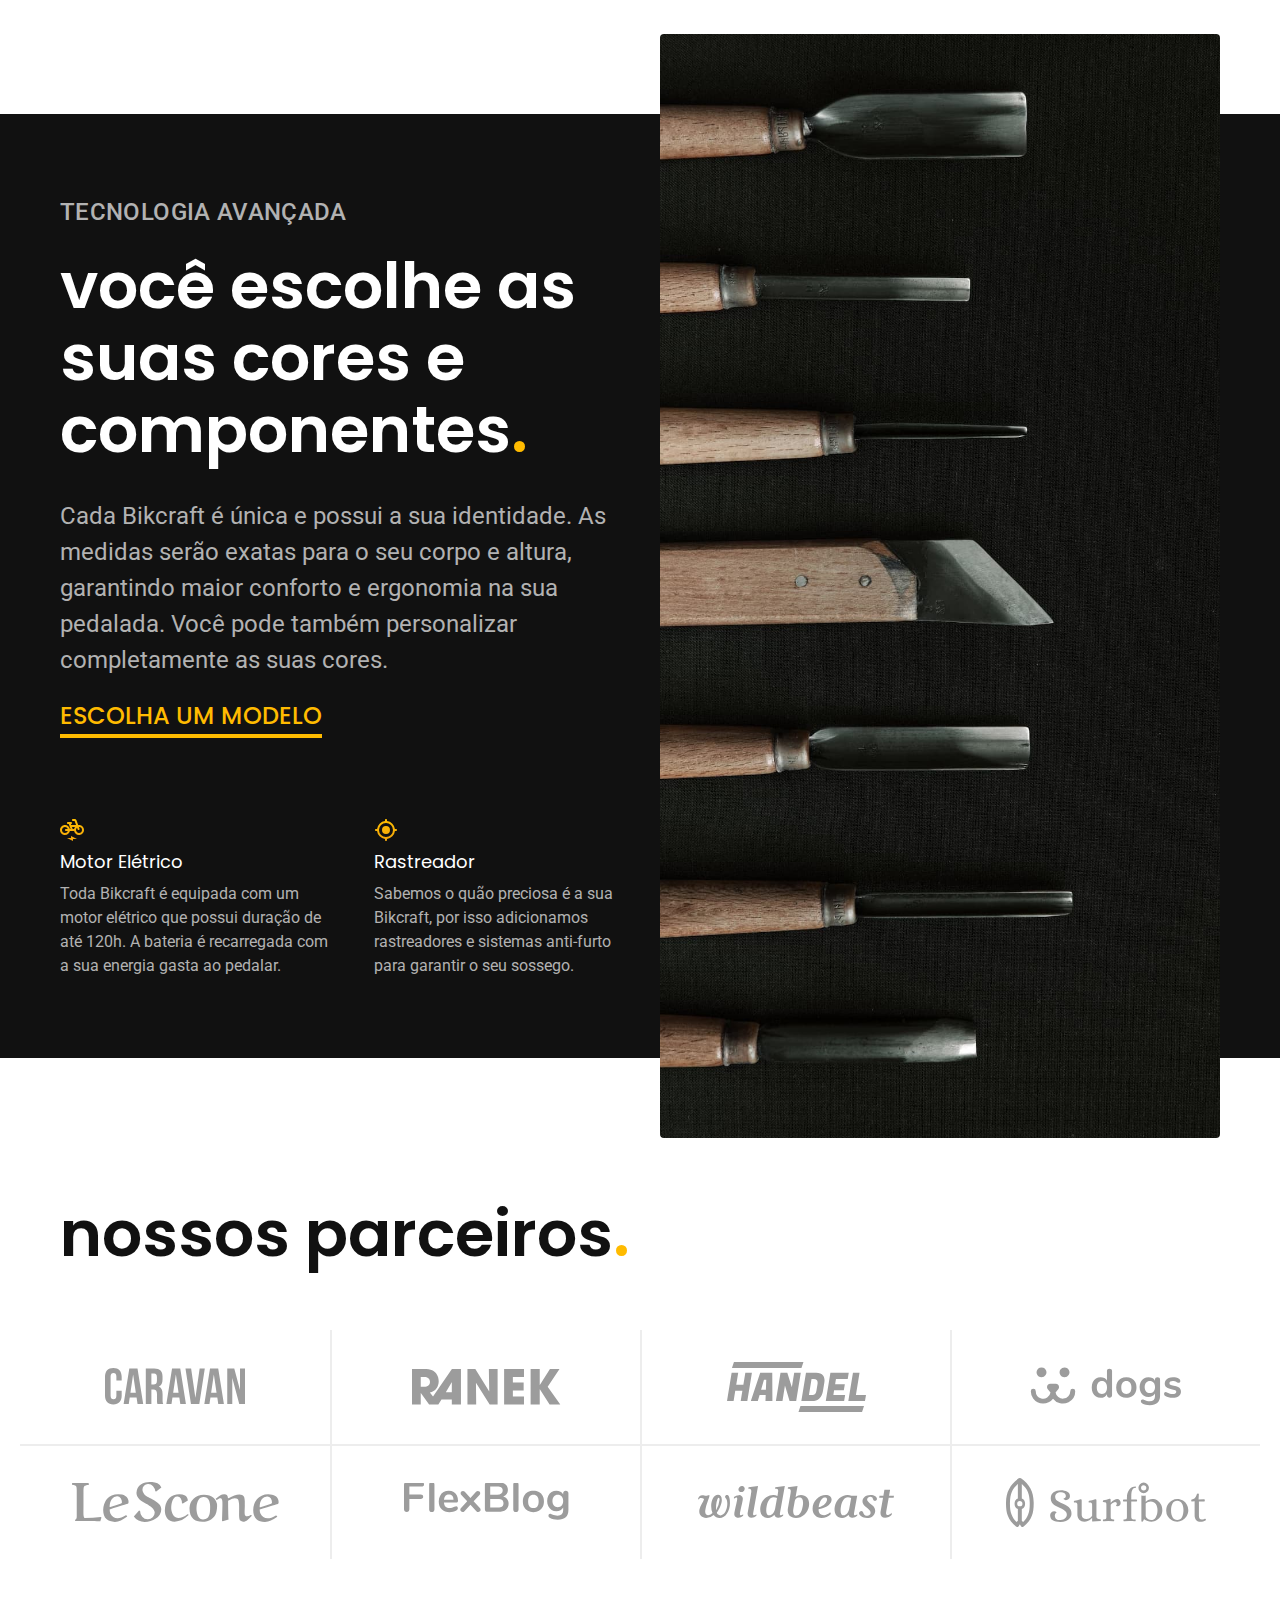
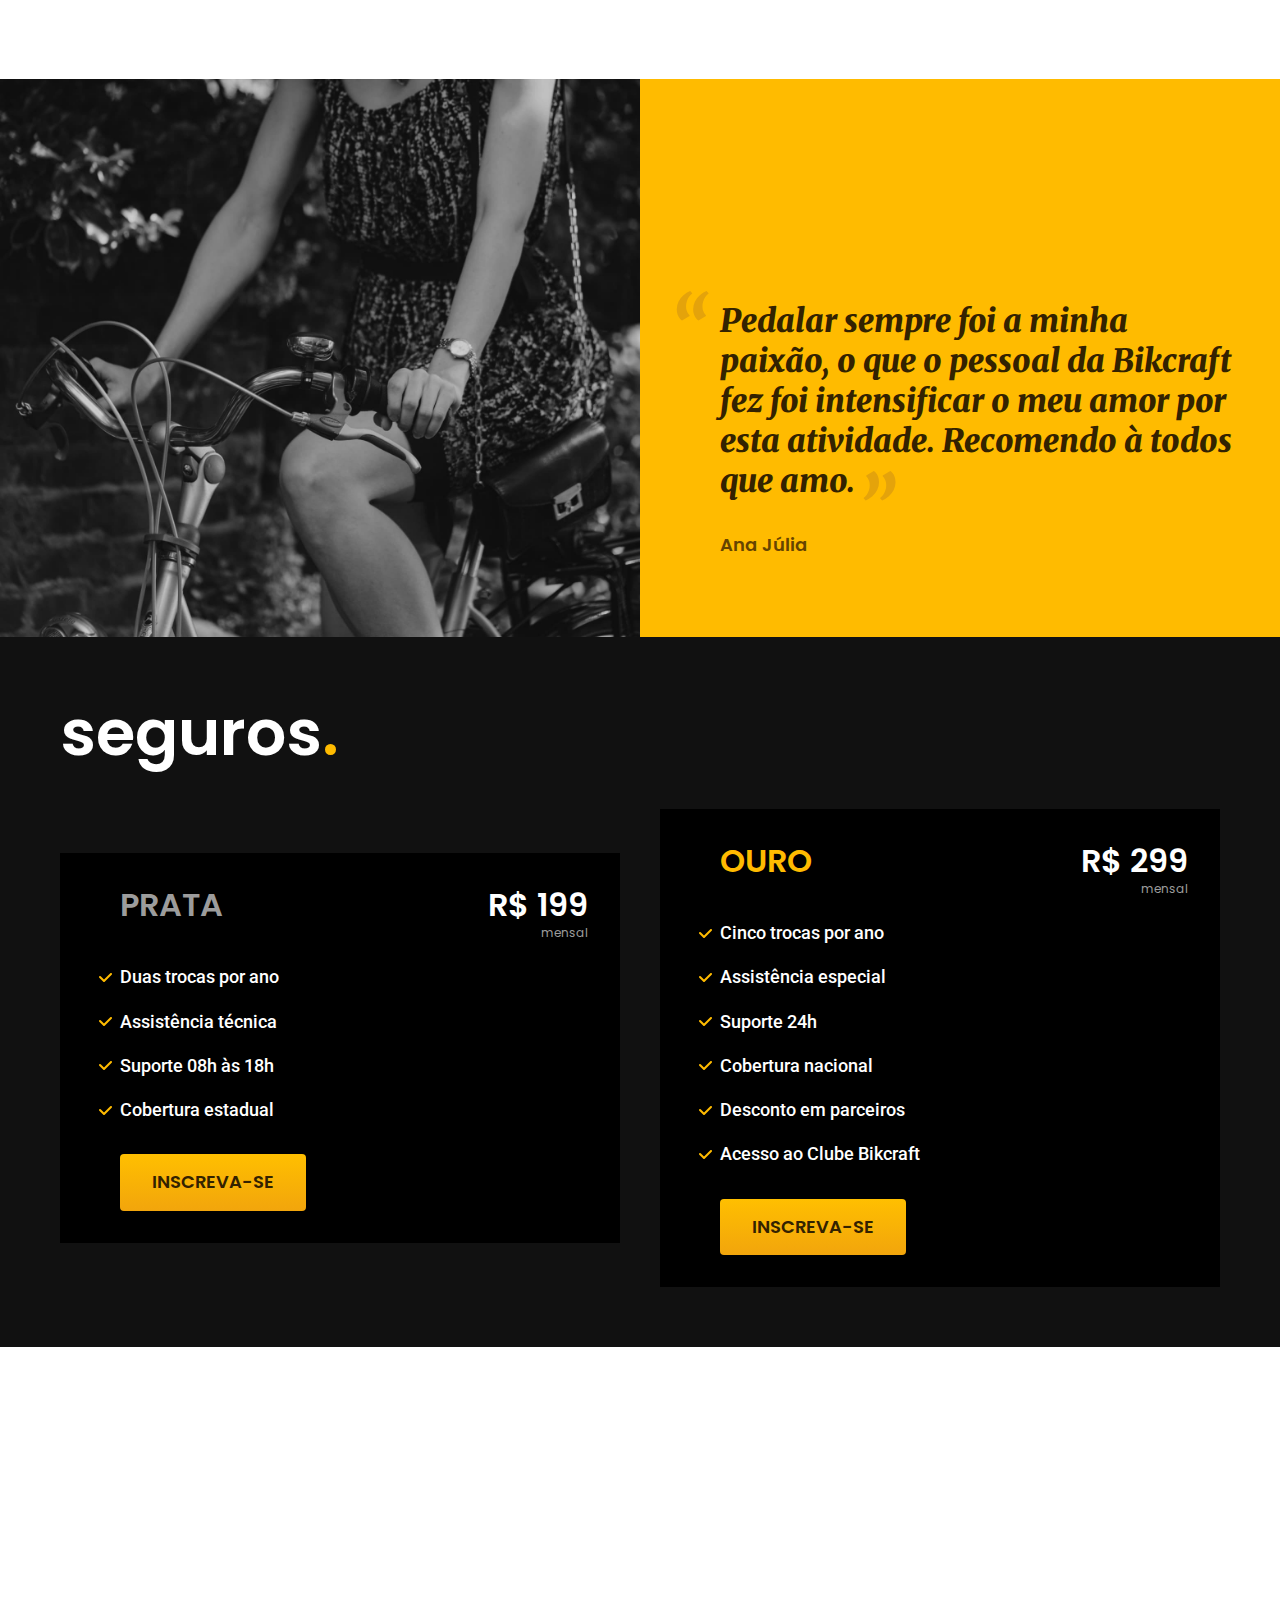
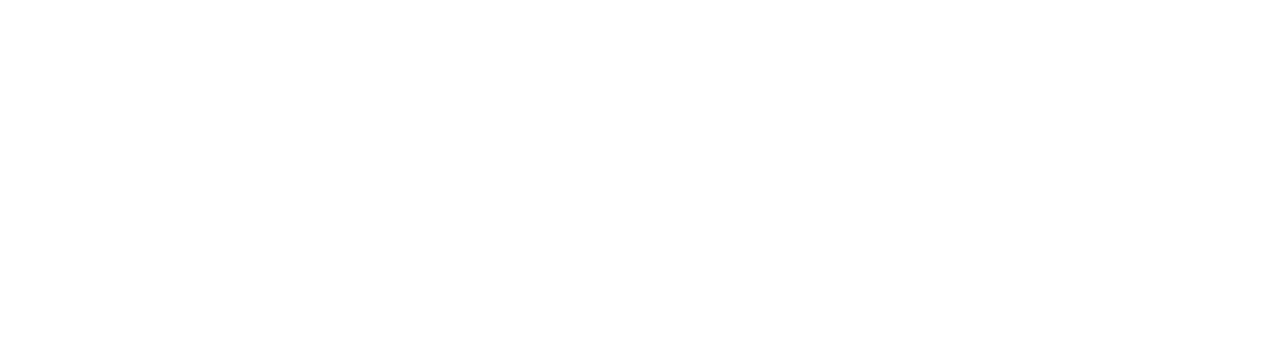
==== commit 87f3ee18: "seguros" ====
--- a/index.html
+++ b/index.html
@@ -6,13 +6,16 @@
   <meta name="viewport" content="width=device-width, initial-scale=1.0">
 
   <title>Bikcraft - Bicicletas Elétricas</title>
-  <meta name="description" content="Bicicletas elétricas de alta precisão e qualidade, feitas sob medida para o cliente. Explore o mundo na sua velocidade com a Bikcraft.">
+  <meta name="description"
+    content="Bicicletas elétricas de alta precisão e qualidade, feitas sob medida para o cliente. Explore o mundo na sua velocidade com a Bikcraft.">
 
   <link rel="stylesheet" href="./css/style.css">
 
   <link rel="preconnect" href="https://fonts.googleapis.com">
   <link rel="preconnect" href="https://fonts.gstatic.com" crossorigin>
-  <link href="https://fonts.googleapis.com/css2?family=Merriweather:ital,wght@1,900&family=Poppins:wght@400;600&family=Roboto:wght@500&display=swap" rel="stylesheet">
+  <link
+    href="https://fonts.googleapis.com/css2?family=Merriweather:ital,wght@1,900&family=Poppins:wght@400;600&family=Roboto:wght@500&display=swap"
+    rel="stylesheet">
 </head>
 
 <body>
@@ -36,7 +39,8 @@
     <div class="introducao container">
       <div class="introducao-conteudo">
         <h1 class="font-1-xxl cor-0">Bicicletas feitas sob medida<span class="cor-p1">.</span></h1>
-        <p class="font-2-l cor-5">Bicicletas elétricas de alta precisão e qualidade, feitas sob medida para você. Explore o mundo na sua velocidade com a Bikcraft.</p>
+        <p class="font-2-l cor-5">Bicicletas elétricas de alta precisão e qualidade, feitas sob medida para você.
+          Explore o mundo na sua velocidade com a Bikcraft.</p>
         <a class="botao" href="./bicicletas.html">Escolha a sua</a>
       </div>
       <div>
@@ -78,18 +82,22 @@
       <div class="tecnologia-conteudo">
         <span class="font-2-l-b cor-5">Tecnologia Avançada</span>
         <h2 class="font-1-xxl cor-0">você escolhe as suas cores e componentes<span class="cor-p1">.</span></h2>
-        <p class="font-2-l cor-5">Cada Bikcraft é única e possui a sua identidade. As medidas serão exatas para o seu corpo e altura, garantindo maior conforto e ergonomia na sua pedalada. Você pode também personalizar completamente as suas cores.</p>
+        <p class="font-2-l cor-5">Cada Bikcraft é única e possui a sua identidade. As medidas serão exatas para o seu
+          corpo e altura, garantindo maior conforto e ergonomia na sua pedalada. Você pode também personalizar
+          completamente as suas cores.</p>
         <a class="link" href="./bicicletas.html">Escolha um modelo</a>
         <div class="tecnologia-vantagens">
           <div>
             <img src="./img/icones/eletrica.svg" alt="">
             <h3 class="font-1-m cor-0">Motor Elétrico</h3>
-            <p class="font-2-s cor-5">Toda Bikcraft é equipada com um motor elétrico que possui duração de até 120h. A bateria é recarregada com a sua energia gasta ao pedalar.</p>
+            <p class="font-2-s cor-5">Toda Bikcraft é equipada com um motor elétrico que possui duração de até 120h. A
+              bateria é recarregada com a sua energia gasta ao pedalar.</p>
           </div>
           <div>
             <img src="./img/icones/rastreador.svg" alt="">
             <h3 class="font-1-m cor-0">Rastreador</h3>
-            <p class="font-2-s cor-5">Sabemos o quão preciosa é a sua Bikcraft, por isso adicionamos rastreadores e sistemas anti-furto para garantir o seu sossego.</p>
+            <p class="font-2-s cor-5">Sabemos o quão preciosa é a sua Bikcraft, por isso adicionamos rastreadores e
+              sistemas anti-furto para garantir o seu sossego.</p>
           </div>
         </div>
       </div>
@@ -120,11 +128,43 @@
     </div>
     <div class="depoimento-conteudo">
       <blockquote class="font-1-xl cor-p5">
-        <p>Pedalar sempre foi a minha paixão, o que o pessoal da Bikcraft fez foi intensificar o meu amor por esta atividade. Recomendo à todos que amo.</p>
+        <p>Pedalar sempre foi a minha paixão, o que o pessoal da Bikcraft fez foi intensificar o meu amor por esta
+          atividade. Recomendo à todos que amo.</p>
       </blockquote>
       <span class="font-1-m-b cor-p4">Ana Júlia</span>
     </div>
   </section>
+
+  <article class="seguros-bg">
+    <div class="seguros container">
+      <h2 class="font-1-xxl cor-0">seguros<span class="cor-p1">.</span></h2>
+      <div class="seguros-item">
+        <h3 class="font-1-xl cor-6">PRATA</h3>
+        <span class="font-1-xl cor-0">R$ 199 <span class="font-1-xs cor-6">mensal</span> </span>
+        <ul class="font-2-m cor-0">
+          <li>Duas trocas por ano</li>
+          <li>Assistência técnica</li>
+          <li>Suporte 08h às 18h</li>
+          <li>Cobertura estadual</li>
+        </ul>
+        <a class="botao secundario" href="./orcamento.html">Inscreva-se</a>
+      </div>
+
+      <div class="seguros-item">
+        <h3 class="font-1-xl cor-p1">OURO</h3>
+        <span class="font-1-xl cor-0">R$ 299 <span class="font-1-xs cor-6">mensal</span></span>
+        <ul class="font-2-m cor-0">
+          <li>Cinco trocas por ano</li>
+          <li>Assistência especial</li>
+          <li>Suporte 24h</li>
+          <li>Cobertura nacional</li>
+          <li>Desconto em parceiros</li>
+          <li>Acesso ao Clube Bikcraft</li>
+        </ul>
+        <a class="botao" href="./orcamento.html">Inscreva-se</a>
+      </div>
+    </div>
+  </article>
 </body>
 
 </html>--- a/css/style.css
+++ b/css/style.css
@@ -14,4 +14,7 @@
 @import "./home/depoimento.css";
 
 /* Bicicletas */
-@import "./bicicletas/bicicletas-lista.css";+@import "./bicicletas/bicicletas-lista.css";
+
+/* Seguros */
+@import "./seguros/seguros.css";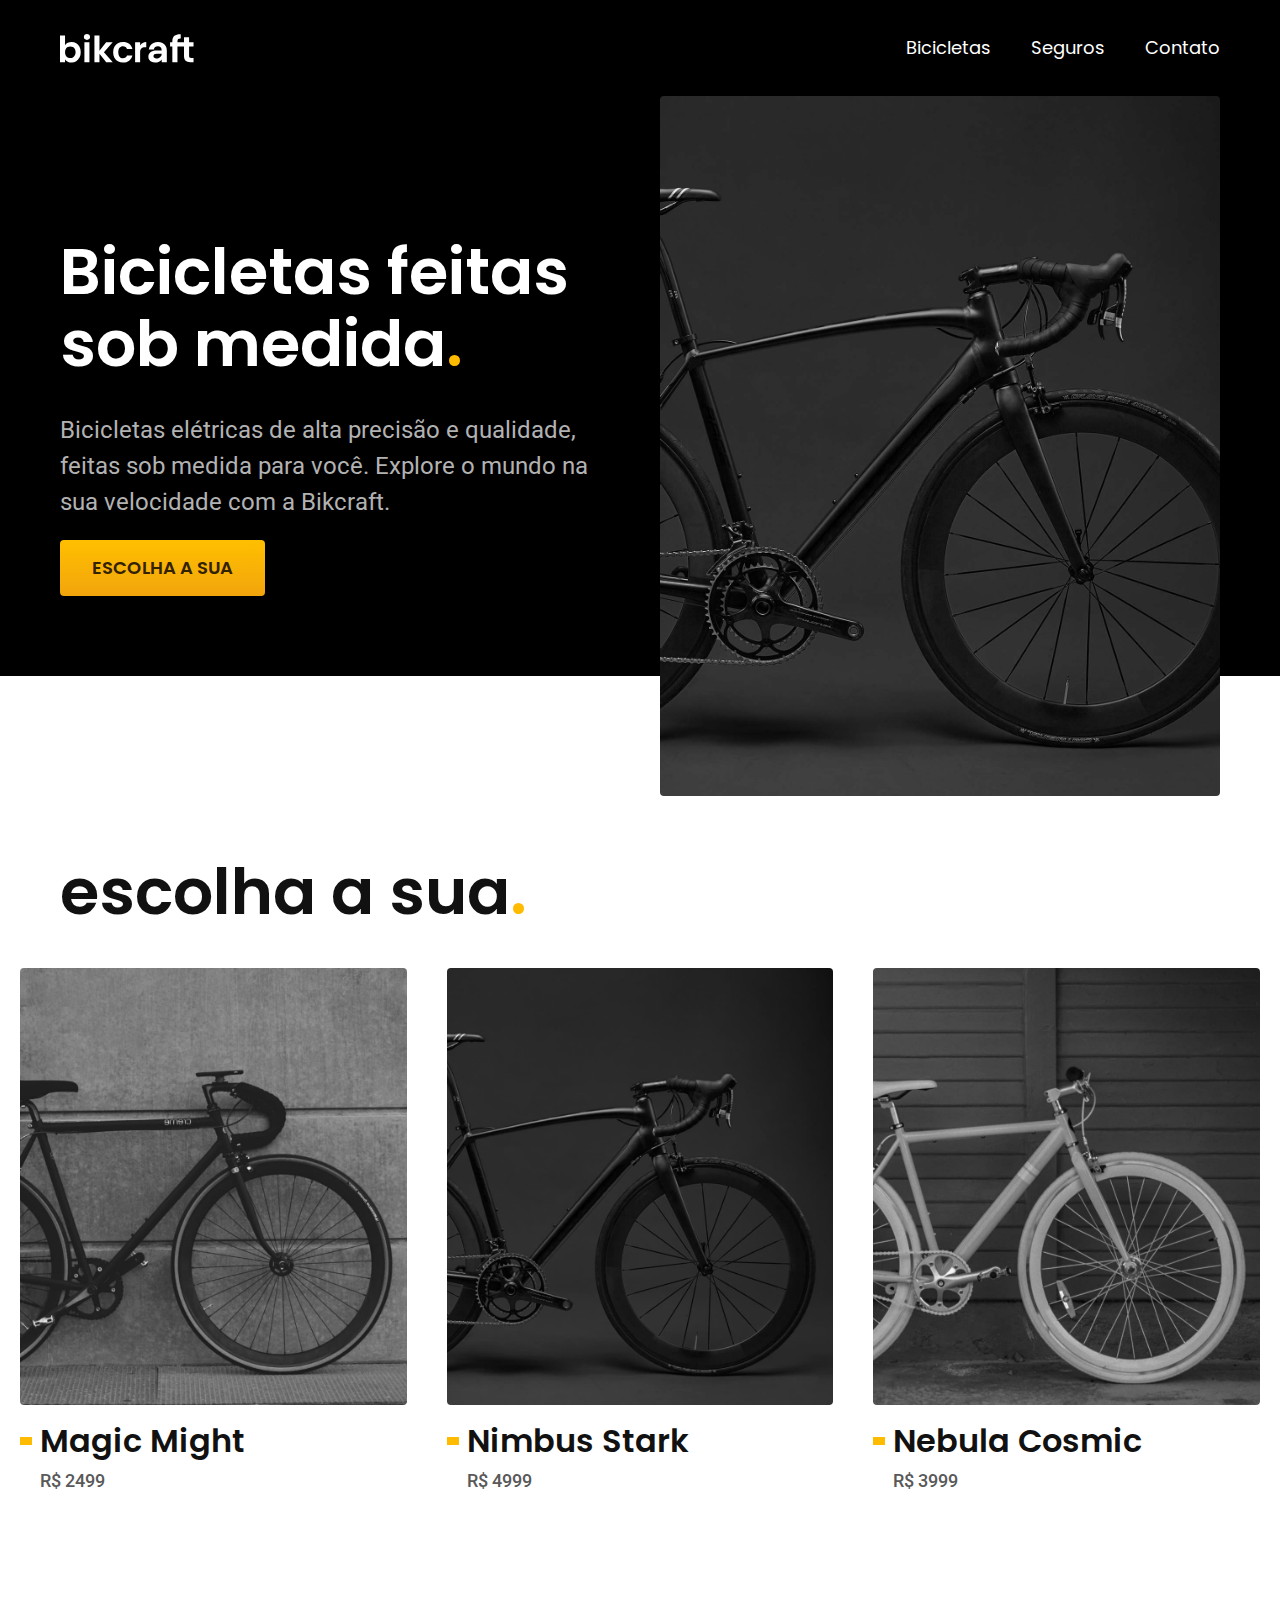
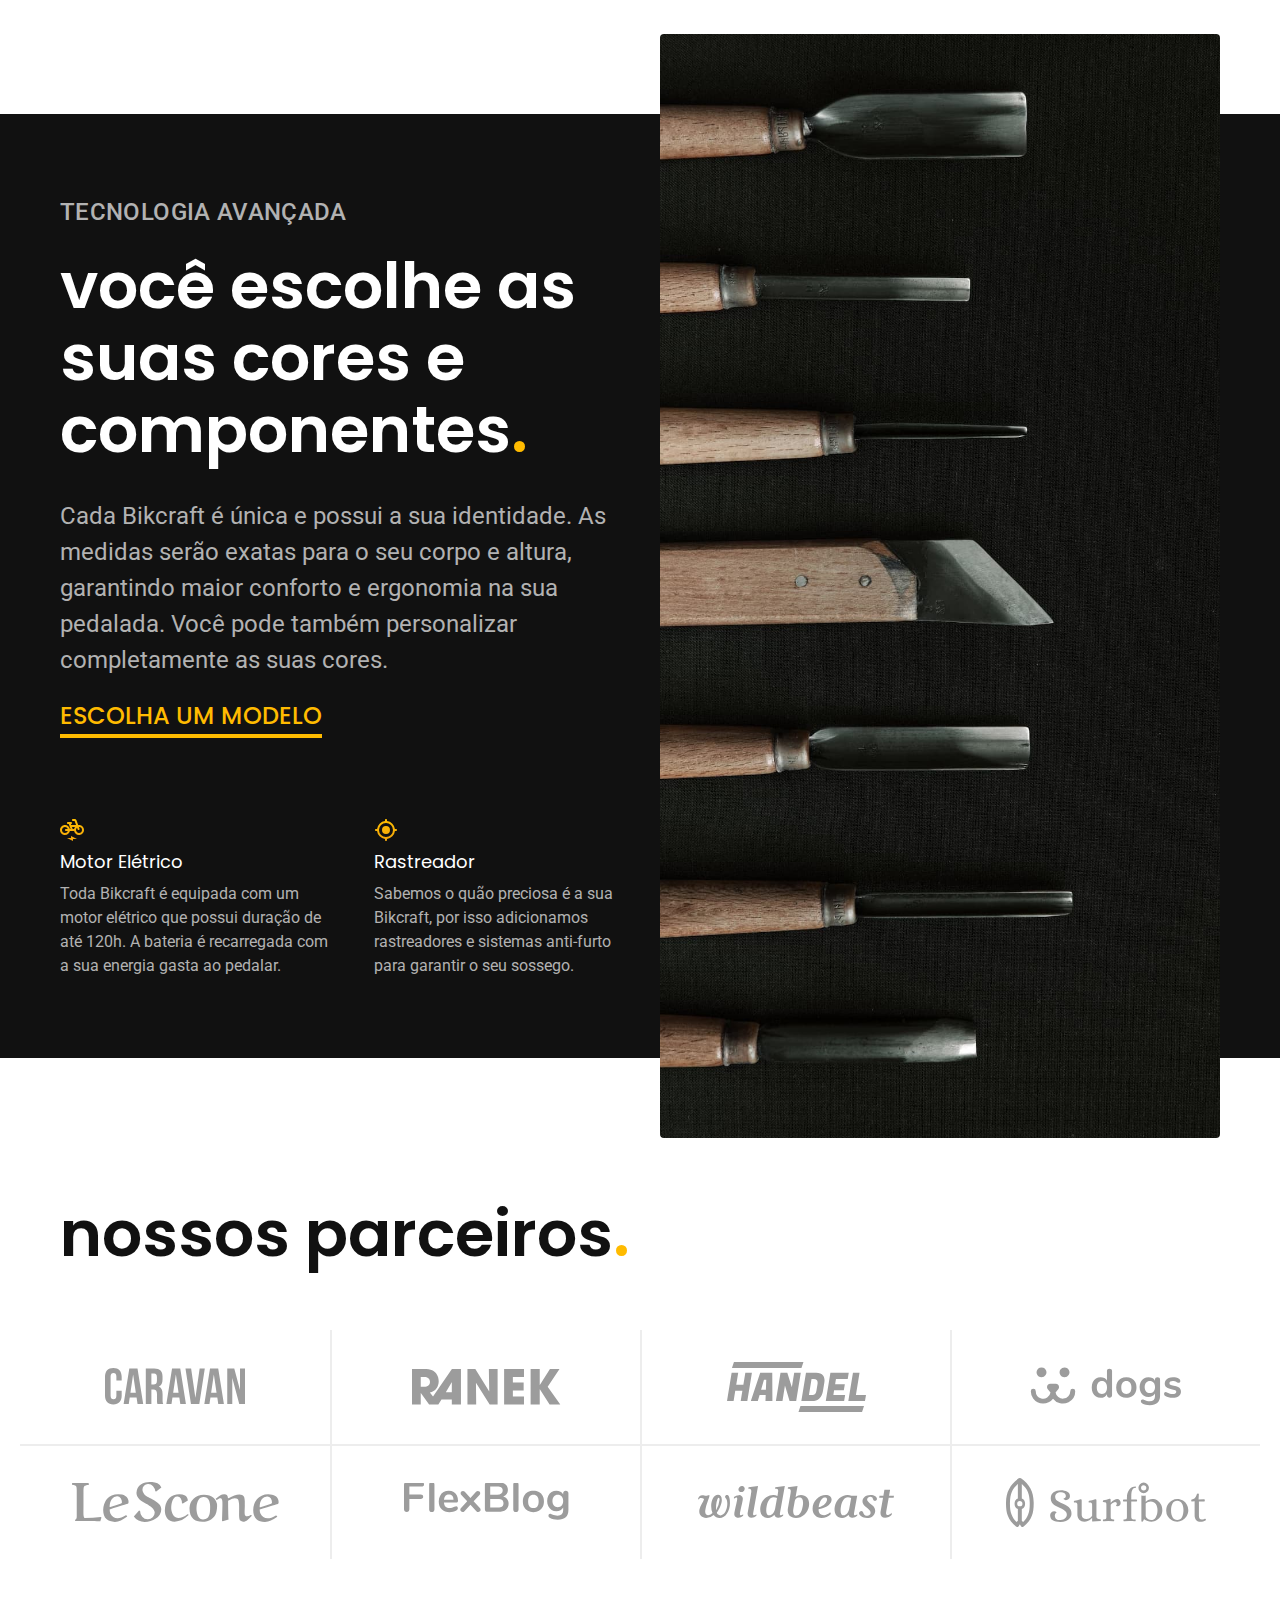
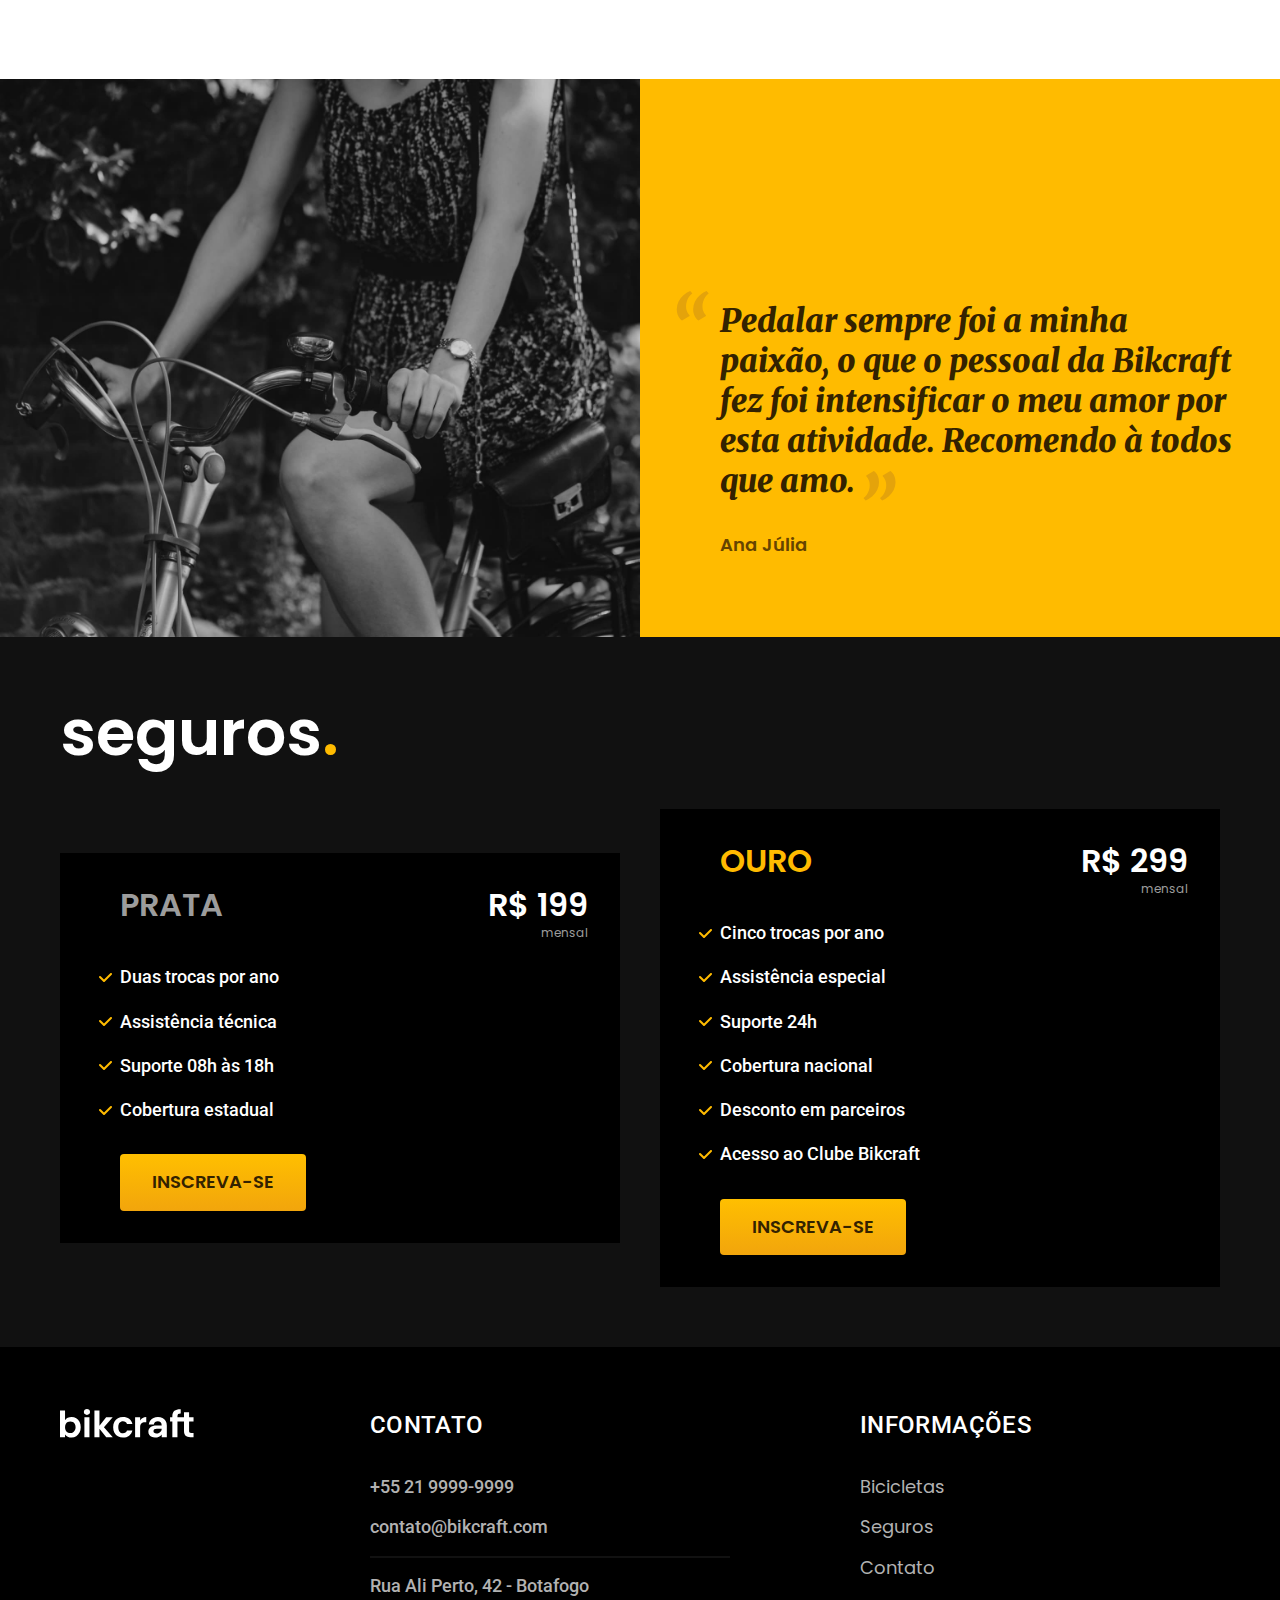
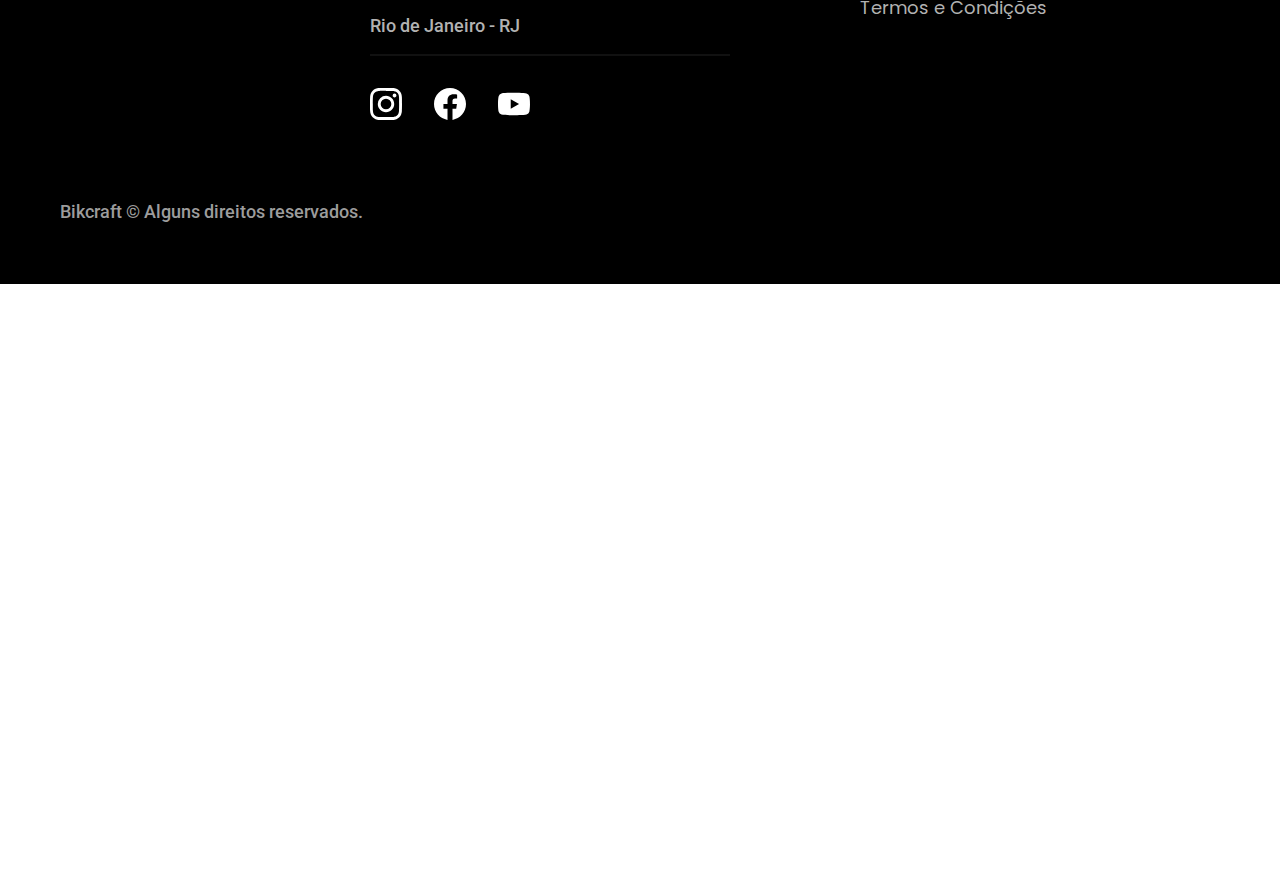
==== commit bfcf3344: "footer" ====
--- a/index.html
+++ b/index.html
@@ -165,6 +165,44 @@
       </div>
     </div>
   </article>
+
+  <footer class="footer-bg">
+    <div class="footer container">
+      <img src="./img/bikcraft.svg" alt="Bikcraft">
+      <div class="footer-contato">
+        <h3 class="font-2-l-b cor-0">Contato</h3>
+        <ul class="font-2-m cor-5">
+          <li><a href="tel:+552199999999">+55 21 9999-9999</a></li>
+          <li><a href="mailto:contato@bikcraft.com">contato@bikcraft.com</a></li>
+          <li>Rua Ali Perto, 42 - Botafogo</li>
+          <li>Rio de Janeiro - RJ</li>
+        </ul>
+        <div class="footer-redes">
+          <a href="./">
+            <img src="./img/redes/instagram.svg" alt="Instagram">
+          </a>
+          <a href="./">
+            <img src="./img/redes/facebook.svg" alt="Facebook">
+          </a>
+          <a href="./">
+            <img src="./img/redes/youtube.svg" alt="Youtube">
+          </a>
+        </div>
+      </div>
+      <div class="footer-informacoes">
+        <h3 class="font-2-l-b cor-0">Informações</h3>
+        <nav>
+          <ul class="font-1-m cor-5">
+            <li><a href="./bicicletas.html">Bicicletas</a></li>
+            <li><a href="./seguros.html">Seguros</a></li>
+            <li><a href="./contato.html">Contato</a></li>
+            <li><a href="./termos.html">Termos e Condições</a></li>
+          </ul>
+        </nav>
+      </div>
+      <p class="footer-copy font-2-m cor-6">Bikcraft © Alguns direitos reservados.</p>
+    </div>
+  </footer>
 </body>
 
 </html>--- a/css/style.css
+++ b/css/style.css
@@ -3,6 +3,7 @@
 @import "./utilidades/cores.css";
 
 @import "./global/header.css";
+@import "./global/footer.css";
 
 /* Utilidades */
 @import "./utilidades/componentes.css";
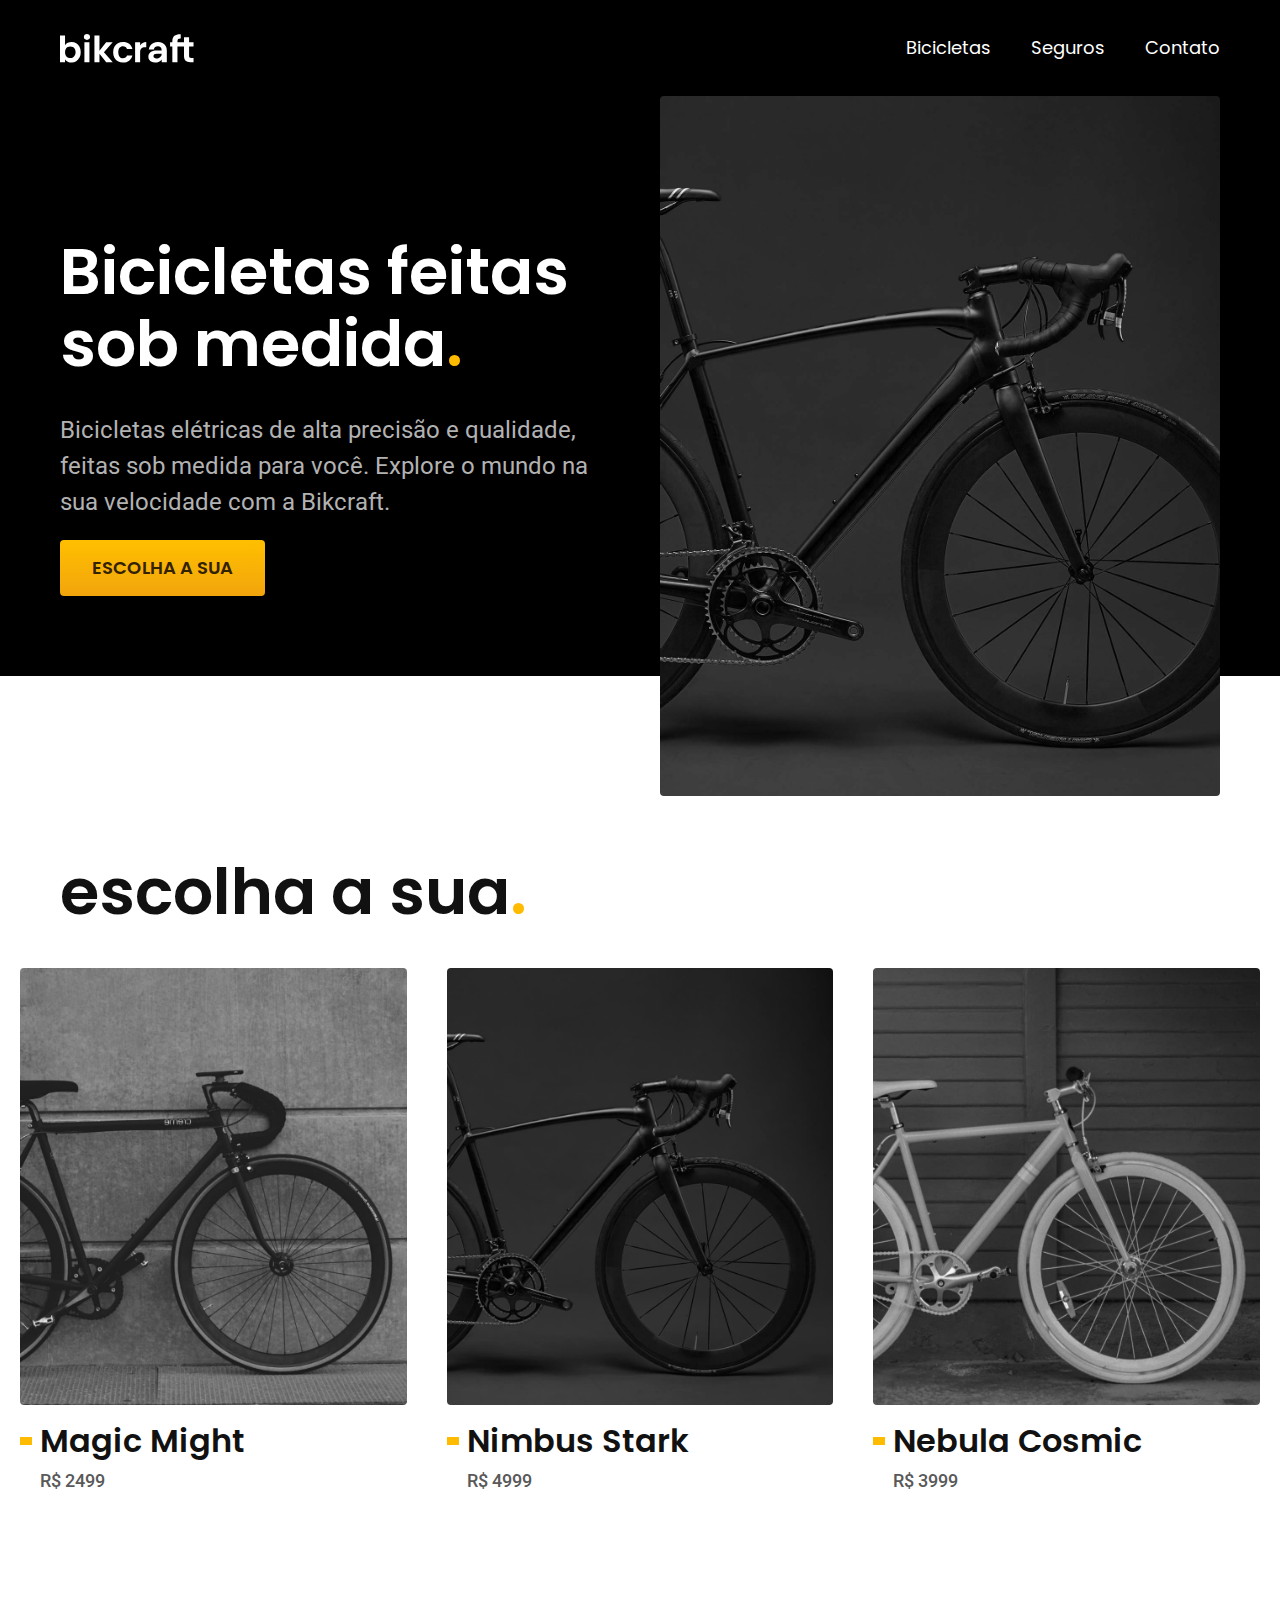
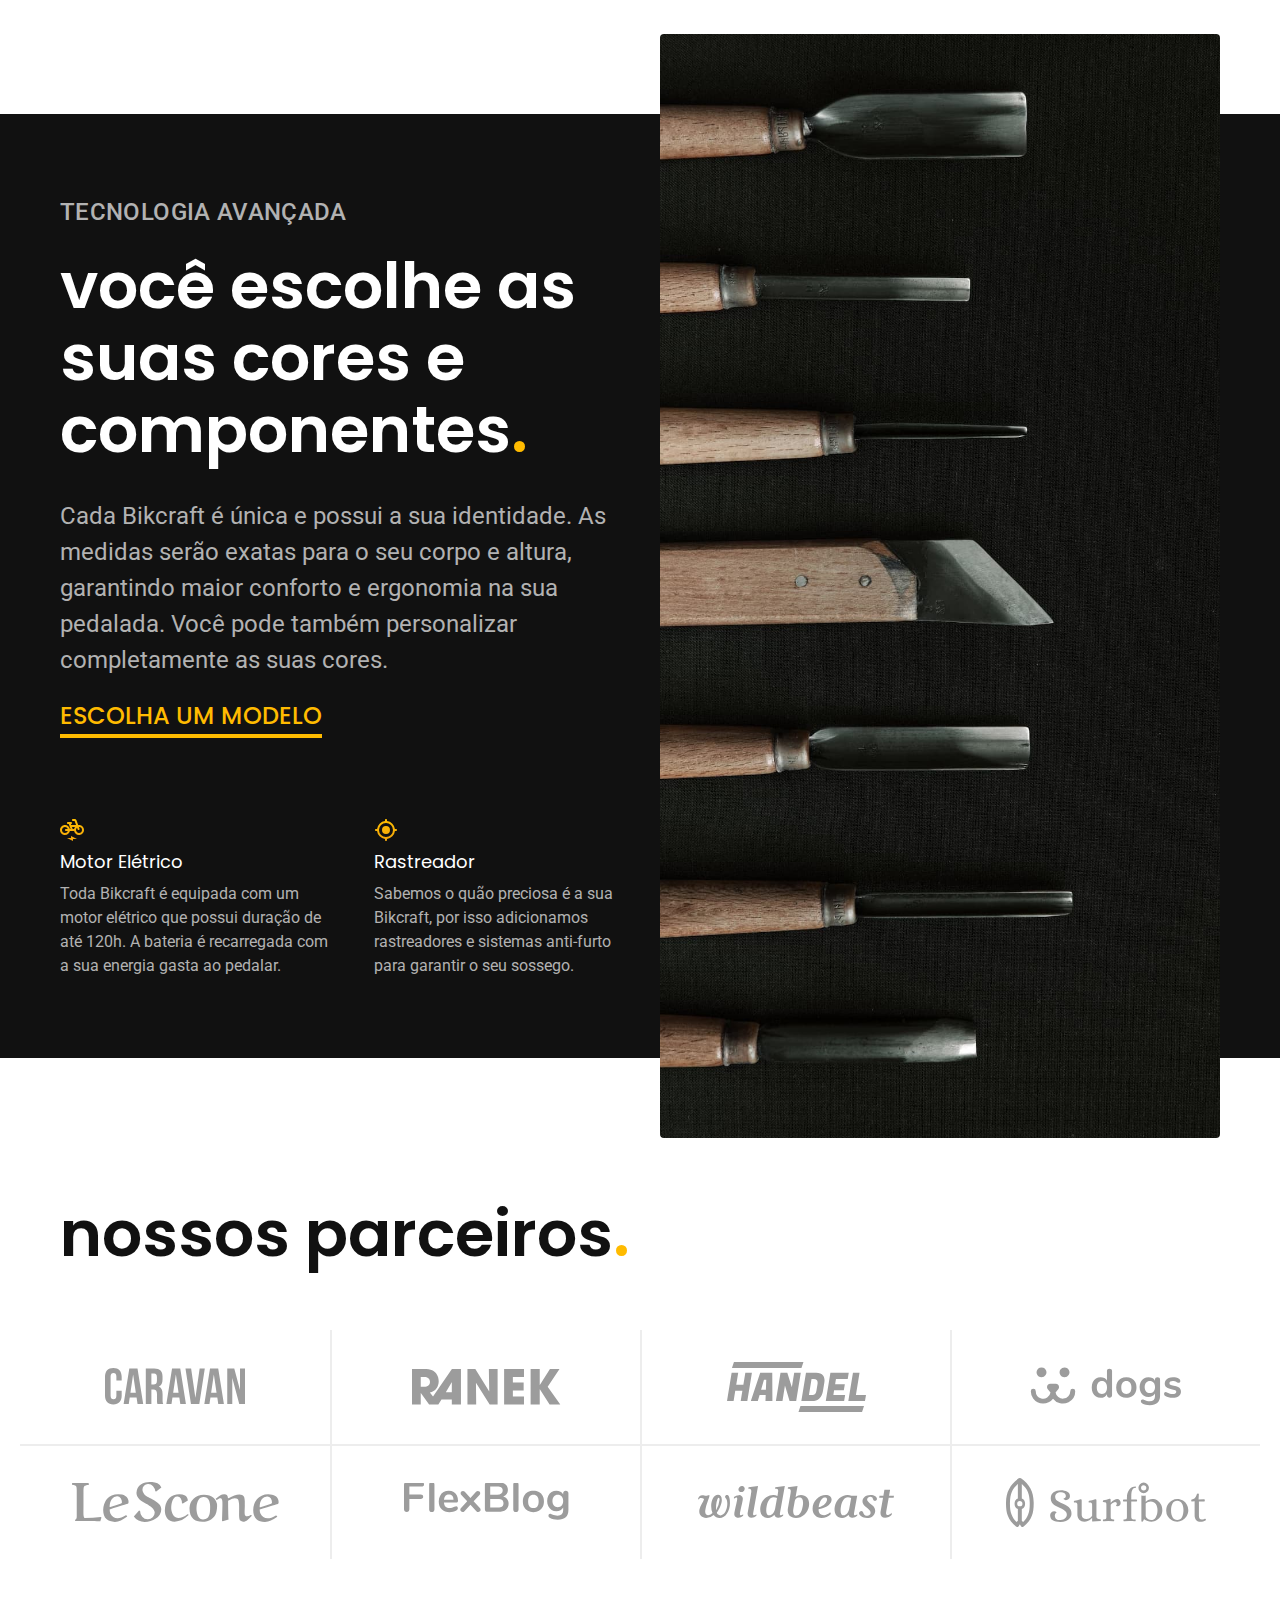
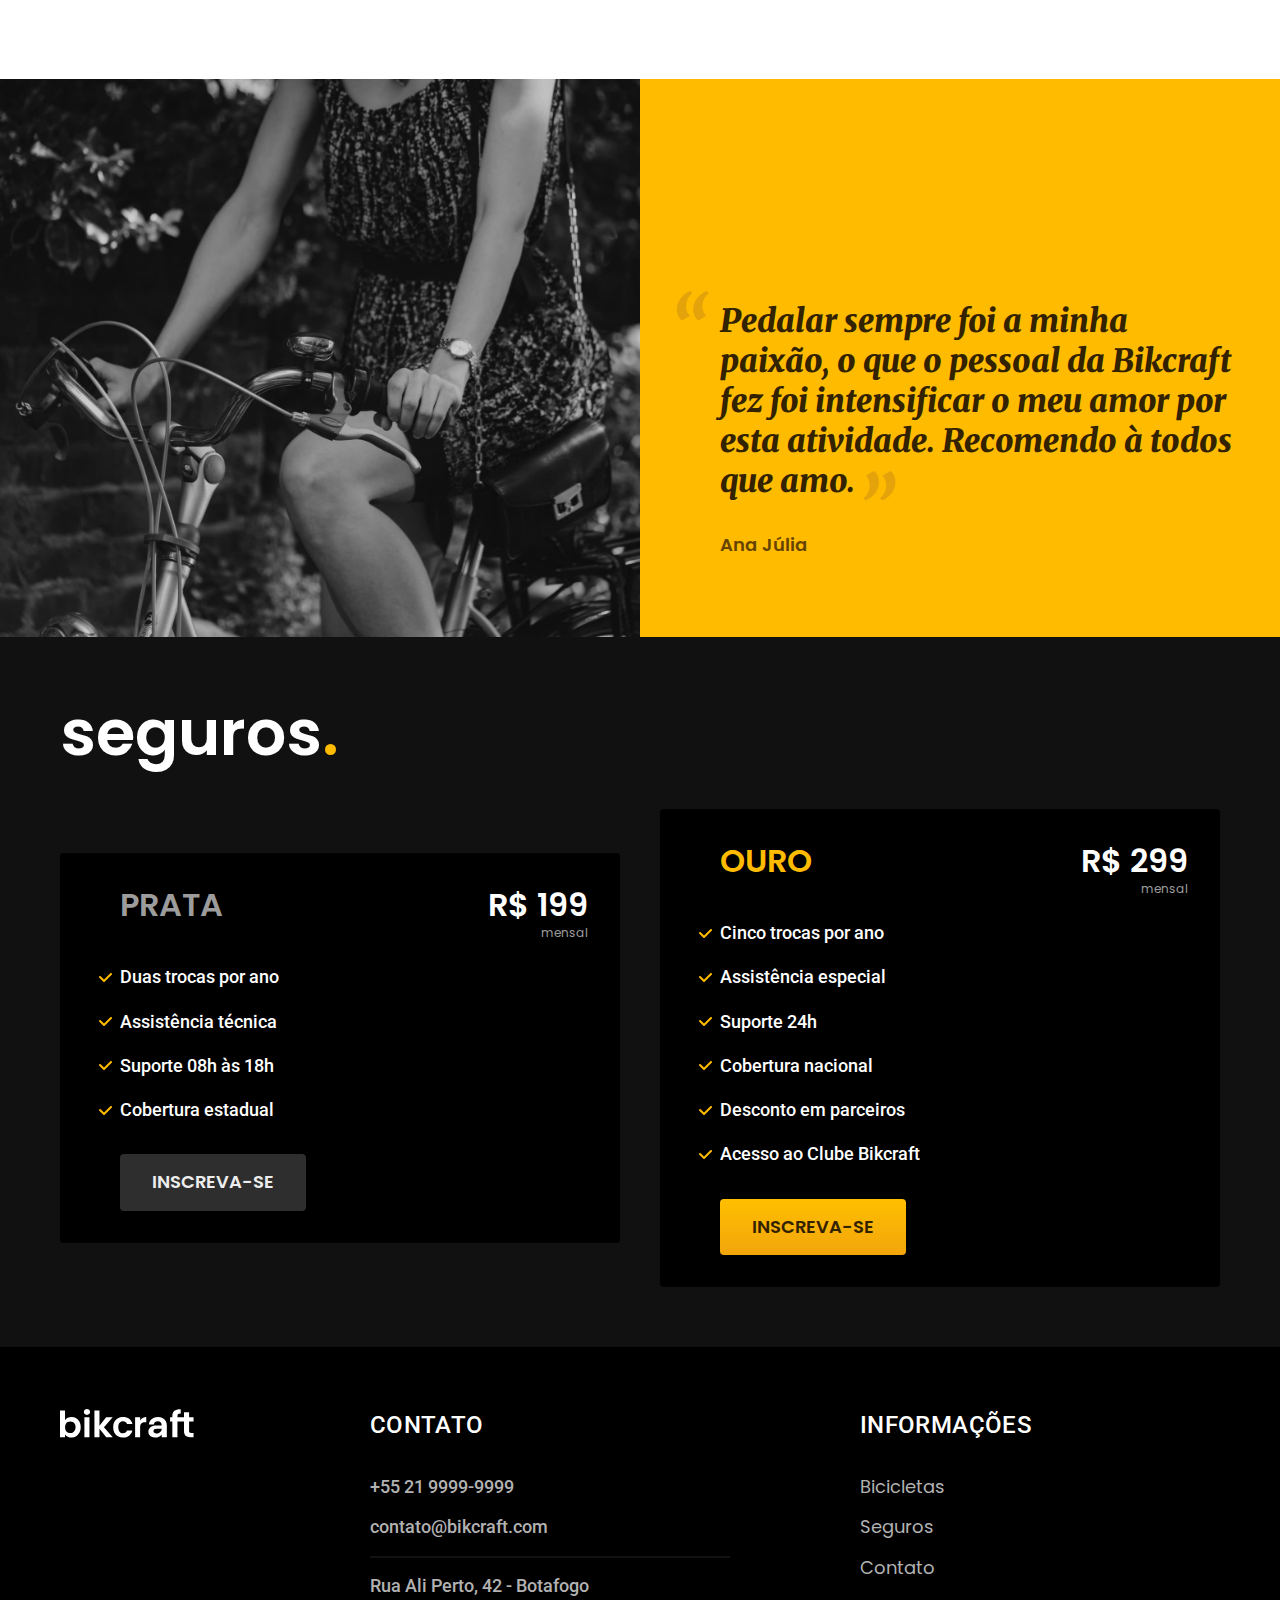
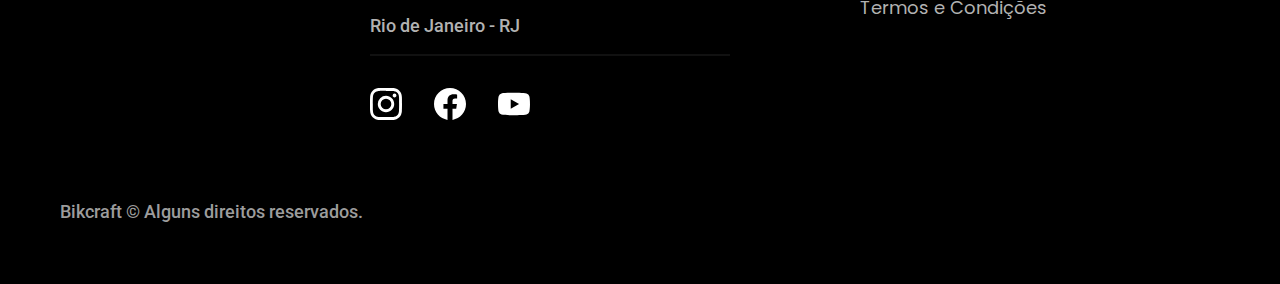
==== commit 3f38dd45: "1022 Bicicleta Interna 2" ====
--- a/index.html
+++ b/index.html
@@ -39,8 +39,7 @@
     <div class="introducao container">
       <div class="introducao-conteudo">
         <h1 class="font-1-xxl cor-0">Bicicletas feitas sob medida<span class="cor-p1">.</span></h1>
-        <p class="font-2-l cor-5">Bicicletas elétricas de alta precisão e qualidade, feitas sob medida para você.
-          Explore o mundo na sua velocidade com a Bikcraft.</p>
+        <p class="font-2-l cor-5">Bicicletas elétricas de alta precisão e qualidade, feitas sob medida para você. Explore o mundo na sua velocidade com a Bikcraft.</p>
         <a class="botao" href="./bicicletas.html">Escolha a sua</a>
       </div>
       <div>
@@ -82,22 +81,18 @@
       <div class="tecnologia-conteudo">
         <span class="font-2-l-b cor-5">Tecnologia Avançada</span>
         <h2 class="font-1-xxl cor-0">você escolhe as suas cores e componentes<span class="cor-p1">.</span></h2>
-        <p class="font-2-l cor-5">Cada Bikcraft é única e possui a sua identidade. As medidas serão exatas para o seu
-          corpo e altura, garantindo maior conforto e ergonomia na sua pedalada. Você pode também personalizar
-          completamente as suas cores.</p>
+        <p class="font-2-l cor-5">Cada Bikcraft é única e possui a sua identidade. As medidas serão exatas para o seu corpo e altura, garantindo maior conforto e ergonomia na sua pedalada. Você pode também personalizar completamente as suas cores.</p>
         <a class="link" href="./bicicletas.html">Escolha um modelo</a>
         <div class="tecnologia-vantagens">
           <div>
             <img src="./img/icones/eletrica.svg" alt="">
             <h3 class="font-1-m cor-0">Motor Elétrico</h3>
-            <p class="font-2-s cor-5">Toda Bikcraft é equipada com um motor elétrico que possui duração de até 120h. A
-              bateria é recarregada com a sua energia gasta ao pedalar.</p>
+            <p class="font-2-s cor-5">Toda Bikcraft é equipada com um motor elétrico que possui duração de até 120h. A bateria é recarregada com a sua energia gasta ao pedalar.</p>
           </div>
           <div>
             <img src="./img/icones/rastreador.svg" alt="">
             <h3 class="font-1-m cor-0">Rastreador</h3>
-            <p class="font-2-s cor-5">Sabemos o quão preciosa é a sua Bikcraft, por isso adicionamos rastreadores e
-              sistemas anti-furto para garantir o seu sossego.</p>
+            <p class="font-2-s cor-5">Sabemos o quão preciosa é a sua Bikcraft, por isso adicionamos rastreadores e sistemas anti-furto para garantir o seu sossego.</p>
           </div>
         </div>
       </div>
@@ -128,8 +123,7 @@
     </div>
     <div class="depoimento-conteudo">
       <blockquote class="font-1-xl cor-p5">
-        <p>Pedalar sempre foi a minha paixão, o que o pessoal da Bikcraft fez foi intensificar o meu amor por esta
-          atividade. Recomendo à todos que amo.</p>
+        <p>Pedalar sempre foi a minha paixão, o que o pessoal da Bikcraft fez foi intensificar o meu amor por esta atividade. Recomendo à todos que amo.</p>
       </blockquote>
       <span class="font-1-m-b cor-p4">Ana Júlia</span>
     </div>
@@ -140,7 +134,7 @@
       <h2 class="font-1-xxl cor-0">seguros<span class="cor-p1">.</span></h2>
       <div class="seguros-item">
         <h3 class="font-1-xl cor-6">PRATA</h3>
-        <span class="font-1-xl cor-0">R$ 199 <span class="font-1-xs cor-6">mensal</span> </span>
+        <span class="font-1-xl cor-0">R$ 199 <span class="font-1-xs cor-6">mensal</span></span>
         <ul class="font-2-m cor-0">
           <li>Duas trocas por ano</li>
           <li>Assistência técnica</li>
--- a/css/style.css
+++ b/css/style.css
@@ -16,6 +16,16 @@
 
 /* Bicicletas */
 @import "./bicicletas/bicicletas-lista.css";
+@import "./bicicletas/bicicletas.css";
+
+/* Bicicleta */
+@import "./bicicleta/bicicleta.css";
+@import "./bicicleta/seguro.css";
 
 /* Seguros */
-@import "./seguros/seguros.css";+@import "./seguros/seguros.css";
+@import "./seguros/vantagens.css";
+@import "./seguros/perguntas.css";
+
+/* Termos */
+@import "./termos/termos.css";
